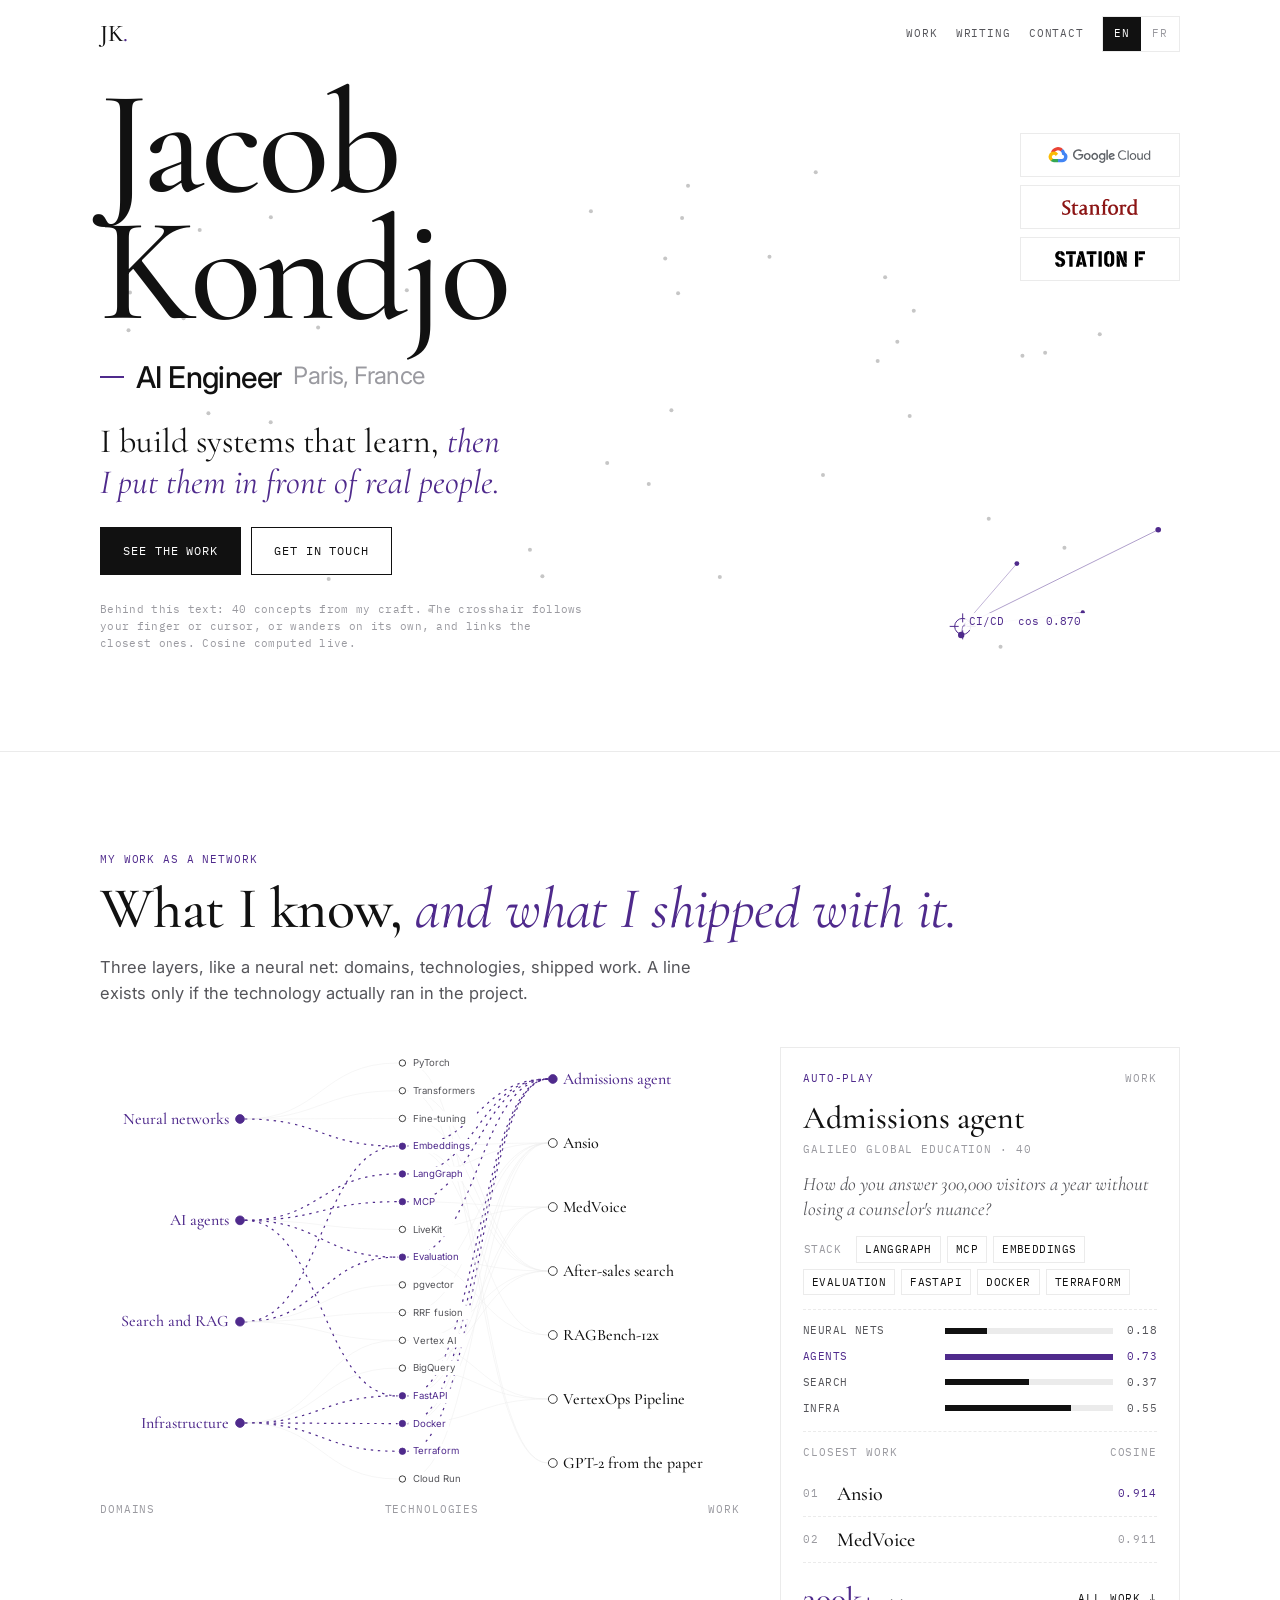
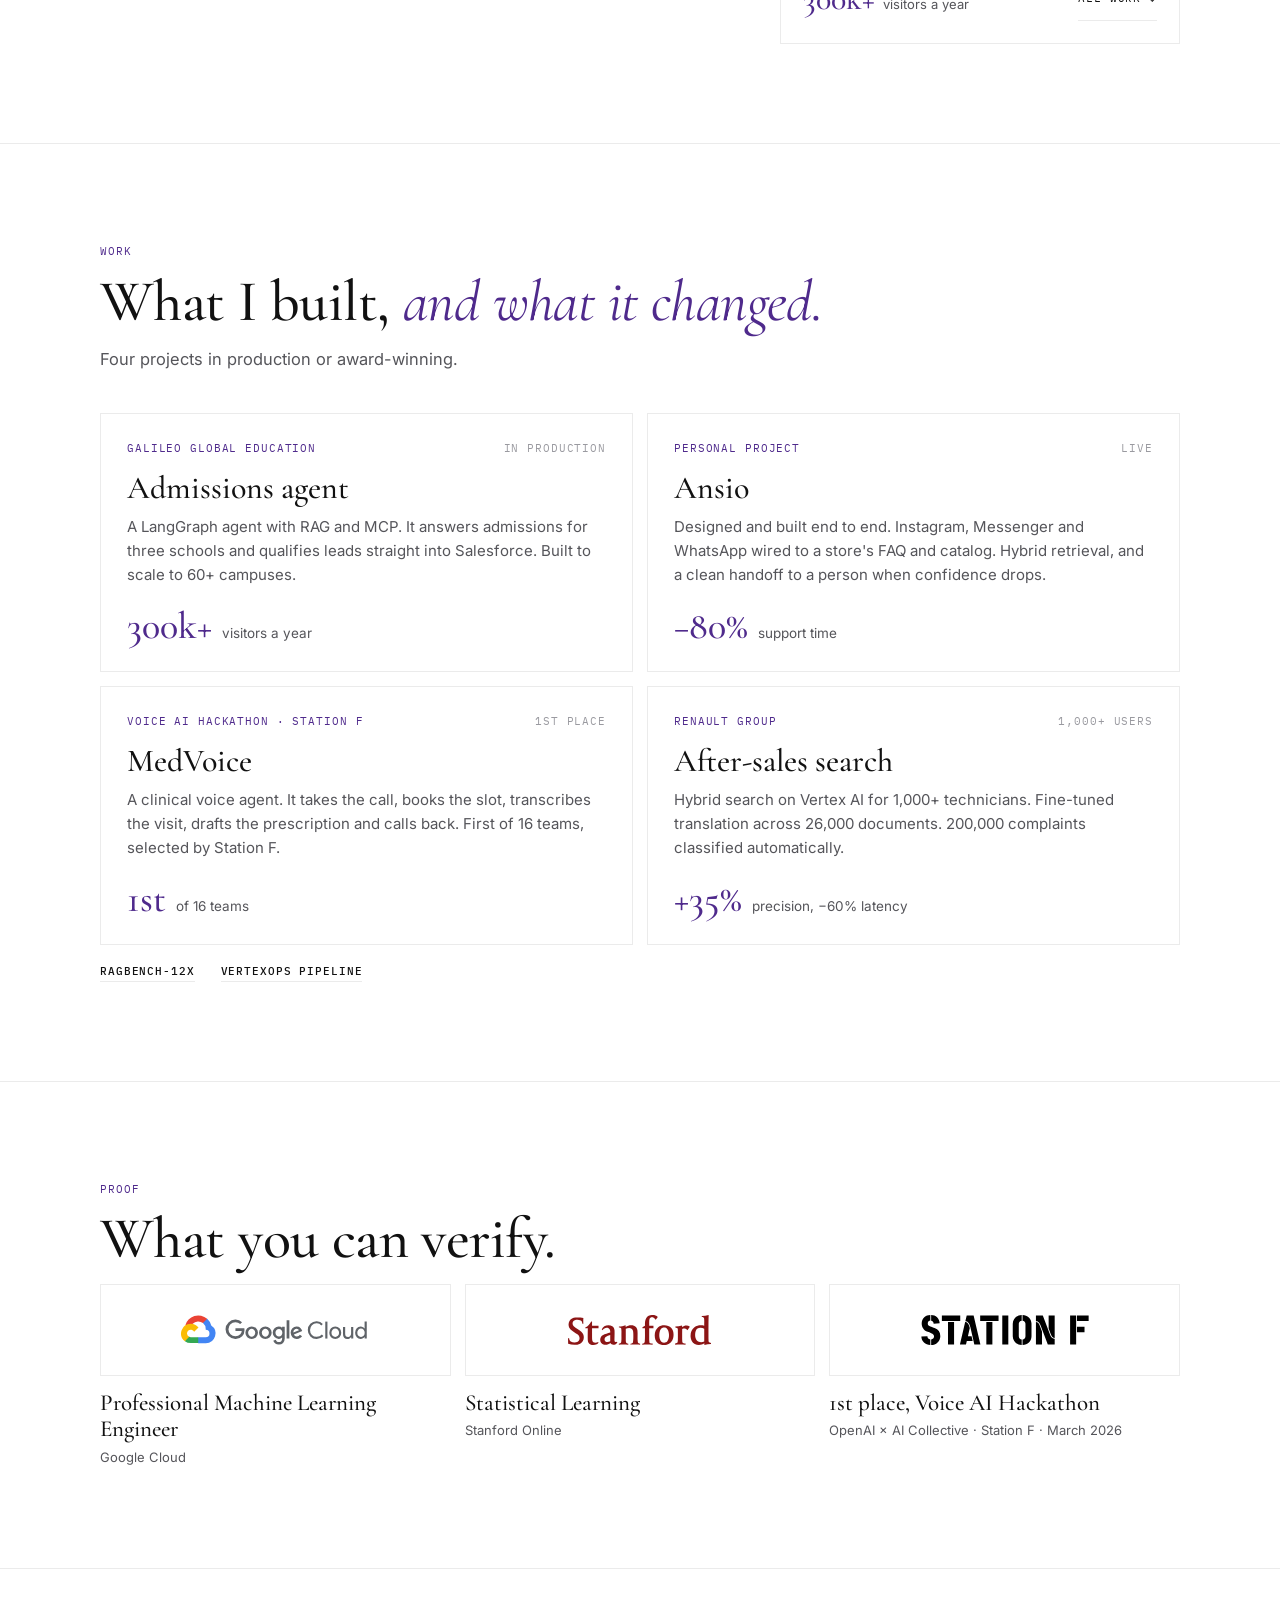
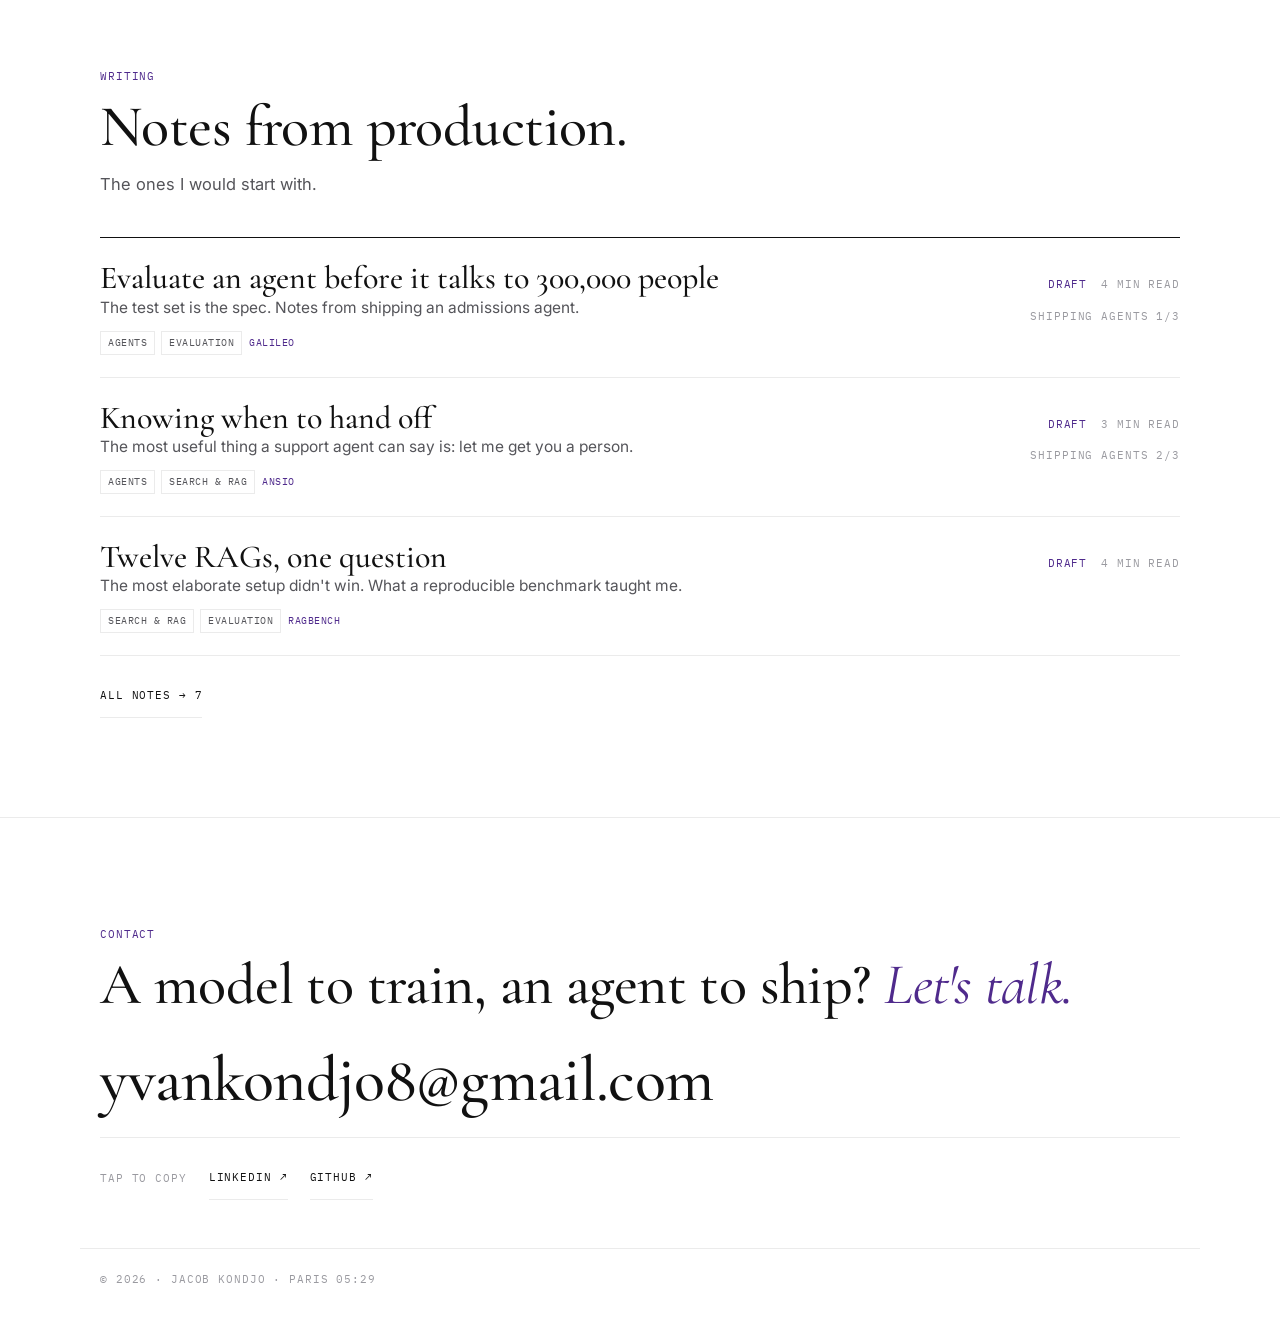
==== index.html @ 1462f759 "Site perso : portfolio, notes, FR/EN, violet Co-Authored-By: Claude Opus 5.5 <noreply@anthropic.com>" ====
<!doctype html>
<html lang="en" data-palette="indigo">
<head>
<meta charset="utf-8">
<meta name="viewport" content="width=device-width,initial-scale=1,viewport-fit=cover">
<meta name="description" content="Jacob Kondjo, AI Engineer in Paris. Agents, search and deep learning shipped to production on Google Cloud. Google Cloud Professional ML Engineer.">
<meta name="theme-color" content="#4f2a8c">
<link rel="canonical" href="https://yvankondjo.github.io/">
<link rel="icon" href="data:image/svg+xml,%3Csvg xmlns='http://www.w3.org/2000/svg' viewBox='0 0 64 64'%3E%3Crect width='64' height='64' rx='14' fill='%234f2a8c'/%3E%3Ctext x='32' y='42' font-family='Georgia,serif' font-size='28' fill='white' text-anchor='middle'%3EJK%3C/text%3E%3C/svg%3E">
<meta property="og:type" content="website">
<meta property="og:title" content="Jacob Kondjo · AI Engineer">
<meta property="og:description" content="Jacob Kondjo, AI Engineer in Paris. Agents, search and deep learning shipped to production on Google Cloud. Google Cloud Professional ML Engineer.">
<meta property="og:url" content="https://yvankondjo.github.io/">
<meta name="twitter:card" content="summary">
<title>Jacob Kondjo · AI Engineer</title>
<link rel="preconnect" href="https://fonts.googleapis.com">
<link rel="preconnect" href="https://fonts.gstatic.com" crossorigin>
<link rel="stylesheet" href="https://fonts.googleapis.com/css2?family=Cormorant+Garamond:ital,wght@0,400;0,500;1,400;1,500&family=Inter:wght@400;500&family=IBM+Plex+Mono:wght@400;500&display=swap">
<style>

/* Mobile first : les styles de base visent un téléphone tenu d'une main (pouce en bas, cibles de 44 px, une colonne, glisser à l'horizontale pour les travaux).
   Les écrans plus grands ajoutent des colonnes à partir de 760 px. Ouverture : espace latent vivant. Puis le réseau et son panneau de cosinus. */
:root{
  --paper:#ffffff; --ink:#111111; --ink-2:#55555a; --ink-3:#9a9aa0; --rule:#ebebeb; --tint:#f4f1f8; --accent:#4f2a8c; --on-accent:#ffffff; --plate:#ffffff;
  --display:"Cormorant Garamond",Garamond,"Times New Roman",serif;
  --text:"Inter",system-ui,-apple-system,"Segoe UI",sans-serif;
  --mono:"IBM Plex Mono",ui-monospace,"SF Mono",Menlo,monospace;
  --ease:cubic-bezier(.2,.7,.1,1);
  --gut:max(20px,env(safe-area-inset-left,0px));
  --gut-r:max(20px,env(safe-area-inset-right,0px));
  --dock:calc(60px + env(safe-area-inset-bottom,0px));
}
@media (prefers-color-scheme:dark){:root:not([data-theme="light"]){
  --paper:#0c0c0c; --ink:#f2f2f0; --ink-2:#a5a5a0; --ink-3:#6a6a66; --rule:#242424; --tint:#1a1528; --accent:#b9a0f2; --on-accent:#0c0c0c; --plate:#f4f4f2; color-scheme:dark}}
:root[data-theme="dark"]{--paper:#0c0c0c; --ink:#f2f2f0; --ink-2:#a5a5a0; --ink-3:#6a6a66; --rule:#242424; --tint:#1a1528; --accent:#b9a0f2; --on-accent:#0c0c0c; --plate:#f4f4f2; color-scheme:dark}

/* ---------- Base : téléphone ---------- */
*{box-sizing:border-box}
html{scroll-behavior:smooth;scroll-padding-top:12px;-webkit-text-size-adjust:100%}
body{margin:0;background:var(--paper);color:var(--ink);font-family:var(--text);font-size:16px;line-height:1.6;-webkit-font-smoothing:antialiased;-webkit-tap-highlight-color:transparent;padding-bottom:var(--dock)}
a{color:inherit;text-decoration:none}
::selection{background:var(--accent);color:var(--on-accent)}
:focus-visible{outline:2px solid var(--accent);outline-offset:3px}
.in{max-width:1120px;margin:0 auto;padding-left:var(--gut);padding-right:var(--gut-r)}
.mono{font-family:var(--mono);font-size:11px;letter-spacing:.08em;text-transform:uppercase}
.lab{color:var(--accent)}
.mut{color:var(--ink-3)}
.ul{border-bottom:1px solid var(--rule);transition:border-color .4s,color .4s}
.ul:hover{border-color:var(--accent);color:var(--accent)}

/* Ouverture */
.hero{position:relative;overflow:hidden;border-bottom:1px solid var(--rule)}
.hero .in{position:relative;pointer-events:none;padding-block:calc(18px + env(safe-area-inset-top,0px)) 40px;display:flex;flex-direction:column;gap:18px}
.hero a,.hero .creds{pointer-events:auto}
h1{font-family:var(--display);font-weight:500;font-size:clamp(54px,16vw,148px);letter-spacing:-.02em;line-height:.86;margin:0}
h1 span{display:block}
.title{display:flex;align-items:center;flex-wrap:wrap;gap:6px 12px;margin:0;font-weight:500;font-size:21px;letter-spacing:-.02em;line-height:1.2}
.title::before{content:"";width:24px;height:2px;background:var(--accent);display:block}
.title span{color:var(--ink-3);font-weight:400;font-size:.8em}
.say{font-family:var(--display);font-weight:400;font-size:25px;line-height:1.22;margin:2px 0 0;max-width:20em;text-wrap:balance}
.say i{color:var(--accent)}
.id-row{display:grid;grid-template-columns:minmax(0,1fr) auto;gap:14px;align-items:center}
.creds{display:flex;flex-direction:column;gap:6px;align-items:stretch}
.cred{flex:none;display:flex;align-items:center;justify-content:center;height:34px;width:100px;padding:0 10px;background:var(--plate);border:1px solid var(--rule);transition:border-color .4s}
.cred:active,.cred:hover{border-color:var(--accent)}
.cred img{display:block;height:11px;width:auto}
.ctas{display:grid;grid-template-columns:1fr 1fr;gap:8px}
.btn{display:inline-flex;align-items:center;justify-content:center;min-height:50px;padding:0 14px;font-family:var(--mono);font-size:11.5px;letter-spacing:.08em;text-transform:uppercase;border:1px solid var(--ink);background:var(--paper);transition:background-color .3s,color .3s,border-color .3s,transform .15s}
.btn:active{transform:scale(.98)}
.btn:hover{border-color:var(--accent);color:var(--accent)}
.btn.solid{background:var(--ink);color:var(--paper)}
.btn.solid:hover{background:var(--accent);border-color:var(--accent);color:var(--on-accent)}
.legend{font-family:var(--mono);font-size:10.5px;letter-spacing:.03em;color:var(--ink-3);margin:2px 0 0;max-width:46em}
.hero .in{z-index:1;width:100%}
.space-wrap{position:absolute;inset:0}
.space{position:absolute;inset:0;touch-action:pan-y;overflow:hidden}
#field{position:absolute;inset:0;width:100%;height:100%;display:block}
.space-ui,.space-nn,.space-note{display:none!important}
.space-ui{position:absolute;top:10px;left:12px;right:12px;display:flex;justify-content:space-between;pointer-events:none}
.space-nn{list-style:none;margin:0;padding:0;border-bottom:1px solid var(--rule)}
.space-nn li{display:grid;grid-template-columns:22px minmax(0,1fr) auto;gap:10px;align-items:baseline;padding:9px 0;border-bottom:1px dashed var(--rule);font-variant-numeric:tabular-nums}
.space-nn li:last-child{border-bottom:0}
.space-nn b{font-family:var(--display);font-weight:500;font-size:20px}
.space-nn li:first-child b{color:var(--accent)}
.space-note{font-size:13px;color:var(--ink-3);margin:10px 0 0;line-height:1.5}
.p-tech{display:flex;flex-wrap:wrap;gap:6px}
.p-tech span{font-family:var(--mono);font-size:10.5px;letter-spacing:.04em;text-transform:uppercase;color:var(--ink);border:1px solid var(--rule);padding:4px 8px}
.p-tech span.k{border-color:transparent;color:var(--ink-3);padding-left:0}

/* Sections */
section.s{padding-block:56px;border-bottom:1px solid var(--rule)}
.kick{margin:0 0 10px}
h2{font-family:var(--display);font-weight:500;font-size:34px;line-height:1.06;letter-spacing:-.01em;margin:0 0 10px;text-wrap:balance}
h2 i{color:var(--accent);font-weight:400}
.lead{color:var(--ink-2);margin:0 0 26px;max-width:36em;font-size:15.5px}

/* Réseau + panneau : le panneau d'abord sur téléphone, le réseau en dessous comme carte */
.inst{display:flex;flex-direction:column;gap:18px}
.mnet{order:1;position:relative}
.mlines{position:absolute;inset:0;width:100%;height:100%;pointer-events:none;overflow:visible;z-index:0}
.mlines path{fill:none;stroke:var(--accent);stroke-width:1.3;stroke-dasharray:3 5;animation:run 1.4s linear infinite;opacity:.8}
.mlab{margin:0 0 8px;position:relative;z-index:1}
.mrow{display:flex;flex-wrap:wrap;gap:6px;margin:0 0 34px;position:relative;z-index:1}
.mrow:last-of-type{margin-bottom:12px}
.mchip{all:unset;box-sizing:border-box;cursor:pointer;min-height:38px;padding:0 11px;display:inline-flex;align-items:center;border:1px solid var(--rule);background:var(--paper);font-family:var(--display);font-weight:500;font-size:18px;line-height:1;transition:border-color .3s,color .3s,background-color .3s,opacity .3s}
.mchip.t{font-family:var(--mono);font-weight:400;font-size:10.5px;letter-spacing:.05em;text-transform:uppercase;min-height:34px;padding:0 9px}
.mchip.on{border-color:var(--accent);color:var(--accent);background:var(--tint)}
.mchip.me{background:var(--accent);border-color:var(--accent);color:var(--on-accent)}
.mnet.sel .mchip:not(.on):not(.me){color:var(--ink-3)}
.mchip:focus-visible{outline:2px solid var(--accent);outline-offset:2px}
.mhint{margin:0}
.panel{order:2;border:1px solid var(--rule);padding:18px;display:flex;flex-direction:column;gap:14px}
.panel .p-tech{display:none}
.graph-box{display:none}
.p-h{display:flex;justify-content:space-between;gap:10px}
.p-t{font-family:var(--display);font-weight:500;font-size:30px;line-height:1.05;margin:0}
.p-w{margin:6px 0 0}
.p-q{font-family:var(--display);font-style:italic;font-size:19px;line-height:1.3;color:var(--ink-2);margin:0}
.dims{display:grid;gap:9px;padding-top:12px;border-top:1px dashed var(--rule)}
.dim{display:grid;grid-template-columns:96px minmax(0,1fr) 34px;gap:10px;align-items:center;font-family:var(--mono);font-size:10.5px;letter-spacing:.04em;text-transform:uppercase;color:var(--ink-2)}
.dim .tr{height:6px;background:var(--rule);position:relative;overflow:hidden}
.dim .tr i{position:absolute;left:0;top:0;bottom:0;width:0;background:var(--ink);transition:width .5s var(--ease)}
.dim.top{color:var(--accent)}
.dim.top .tr i{background:var(--accent)}
.dim .v{text-align:right;font-variant-numeric:tabular-nums}
.nn-h{display:flex;justify-content:space-between;padding-top:12px;border-top:1px dashed var(--rule)}
.nn{list-style:none;margin:-4px 0 0;padding:0}
.nn li{display:grid;grid-template-columns:24px minmax(0,1fr) auto;gap:10px;align-items:center;min-height:46px;border-bottom:1px dashed var(--rule);cursor:pointer;font-variant-numeric:tabular-nums}
.nn li b{font-family:var(--display);font-weight:500;font-size:20px;transition:color .3s}
.nn li:hover b,.nn li:active b{color:var(--accent)}
.p-foot{display:flex;justify-content:space-between;align-items:center;gap:12px;min-height:44px}
.p-m b{font-family:var(--display);font-weight:500;font-size:32px;line-height:1;color:var(--accent);margin-right:8px}
.p-m span{font-size:13px;color:var(--ink-2)}
.p-l{display:inline-flex;align-items:center;min-height:44px;white-space:nowrap;flex:none}
.chips{display:flex;gap:6px;overflow-x:auto;scrollbar-width:none;margin:0 calc(-1 * var(--gut-r)) 0 calc(-1 * var(--gut));padding:2px var(--gut-r) 6px var(--gut);scroll-snap-type:x mandatory}
.chips::-webkit-scrollbar{display:none}
.chip{all:unset;box-sizing:border-box;flex:none;scroll-snap-align:start;min-height:40px;padding:0 14px;display:inline-flex;align-items:center;border:1px solid var(--rule);font-family:var(--display);font-weight:500;font-size:18px;cursor:pointer;transition:border-color .3s,color .3s,background-color .3s}
.chip[aria-pressed="true"]{border-color:var(--accent);color:var(--accent);background:var(--tint)}
.chip:focus-visible{outline:2px solid var(--accent);outline-offset:2px}
#graph{display:block;width:100%;height:auto}
#graph text{font-family:var(--text);fill:var(--ink-2);transition:fill .35s}
#graph .big text{font-family:var(--display);font-weight:500;font-size:20px;fill:var(--ink)}
#graph .small text{font-size:12px}
#graph path{fill:none;stroke:var(--rule);stroke-width:1;transition:stroke .35s,opacity .35s}
#graph circle.dot{fill:var(--paper);stroke:var(--ink);stroke-width:1;transition:fill .35s,stroke .35s}
#graph circle.hit{fill:transparent;stroke:none}
#graph g.node{cursor:pointer}
#graph g.node:focus{outline:none}
#graph.on path{opacity:.55}
#graph path.lit{stroke:var(--accent);stroke-width:1.5;opacity:1;stroke-dasharray:3 6;animation:run 1.4s linear infinite}
@keyframes run{to{stroke-dashoffset:-36}}
#graph g.lit circle.dot{fill:var(--accent);stroke:var(--accent)}
#graph g.lit text{fill:var(--accent)}
.graph-cap{display:flex;justify-content:space-between;gap:12px;margin-top:6px}

/* Travaux : on glisse au pouce */
.works{display:flex;gap:12px;overflow-x:auto;scroll-snap-type:x mandatory;scrollbar-width:none;margin:0 calc(-1 * var(--gut-r)) 0 calc(-1 * var(--gut));padding:0 var(--gut-r) 8px var(--gut);scroll-padding-left:var(--gut)}
.works::-webkit-scrollbar{display:none}
.work{flex:0 0 84%;scroll-snap-align:start;display:flex;flex-direction:column;gap:10px;padding:22px;border:1px solid var(--rule);transition:border-color .4s}
.work:hover,.work:active{border-color:var(--accent)}
.work .top{display:flex;justify-content:space-between;gap:10px}
.work h3{font-family:var(--display);font-weight:500;font-size:29px;line-height:1.05;margin:4px 0 0}
.work p{margin:0;color:var(--ink-2);font-size:15px}
.work .k{display:flex;align-items:baseline;gap:10px;margin-top:auto;padding-top:10px}
.work .k b{font-family:var(--display);font-weight:500;font-size:38px;line-height:1;color:var(--accent)}
.work .k span{font-size:13.5px;color:var(--ink-2)}
.swipe{display:flex;justify-content:space-between;align-items:center;margin-top:10px}
.dots{display:flex;gap:6px}
.dots i{width:6px;height:6px;border-radius:50%;background:var(--rule);transition:background-color .3s,width .3s}
.dots i.on{background:var(--accent);width:16px;border-radius:3px}
.also{display:flex;flex-direction:column;margin-top:18px;border-top:1px solid var(--rule)}
.also a{display:flex;justify-content:space-between;align-items:center;min-height:48px;border-bottom:1px solid var(--rule);font-family:var(--display);font-weight:500;font-size:20px}
.also a span{font-family:var(--mono);font-size:11px;color:var(--ink-3)}

/* Preuves : une ligne par preuve */
.proofs{display:flex;flex-direction:column;border-top:1px solid var(--rule)}
.proof{display:grid;grid-template-columns:112px minmax(0,1fr);gap:14px;align-items:center;padding:14px 0;border-bottom:1px solid var(--rule)}
.proof .plate{height:52px;display:flex;align-items:center;justify-content:center;background:var(--plate);border:1px solid var(--rule);padding:0 10px}
.proof .plate img{max-height:18px;max-width:100%;display:block}
.proof b{display:block;font-family:var(--display);font-weight:500;font-size:20px;line-height:1.15}
.proof span{font-size:13px;color:var(--ink-2)}

/* Écrits, contact */
.post{display:flex;flex-direction:column;gap:2px;padding:14px 0;border-top:1px solid var(--rule)}
.post:last-child{border-bottom:1px solid var(--rule)}
.post b{font-family:var(--display);font-weight:500;font-size:22px;line-height:1.2;transition:color .3s}
.post:hover b{color:var(--accent)}
.end{padding-block:64px 40px}
.mail{display:block;font-family:var(--display);font-weight:500;font-size:clamp(28px,8.4vw,64px);letter-spacing:-.01em;cursor:copy;user-select:all;overflow-wrap:anywhere;padding-bottom:6px;border-bottom:1px solid var(--rule);transition:color .3s,border-color .3s}
.mail:hover{color:var(--accent);border-color:var(--accent)}
.end .row{display:flex;gap:10px 22px;flex-wrap:wrap;margin-top:18px}
.end .row a,.end .row span{min-height:44px;display:inline-flex;align-items:center}
footer .in{display:flex;flex-direction:column;gap:14px;padding-block:22px 28px;border-top:1px solid var(--rule)}

/* Barre du bas, à portée de pouce */
.dock{position:fixed;left:0;right:0;bottom:0;z-index:15;display:grid;grid-template-columns:repeat(4,1fr);background:color-mix(in srgb,var(--paper) 92%,transparent);backdrop-filter:blur(10px);-webkit-backdrop-filter:blur(10px);border-top:1px solid var(--rule);padding:0 var(--gut-r) env(safe-area-inset-bottom,0px) var(--gut)}
.dock a{display:flex;flex-direction:column;align-items:center;justify-content:center;gap:5px;height:60px;font-family:var(--mono);font-size:10px;letter-spacing:.08em;text-transform:uppercase;color:var(--ink-3);transition:color .3s}
.dock a::before{content:"";width:5px;height:5px;border-radius:50%;background:currentColor;opacity:.4;transition:opacity .3s,transform .3s}
.dock a[aria-current="true"]{color:var(--accent)}
.dock a[aria-current="true"]::before{opacity:1;transform:scale(1.4)}

/* ---------- Tablette et ordinateur ---------- */
@media (min-width:760px){
  body{font-size:16.5px;padding-bottom:0}
  .dock{display:none}
  .hero .in{padding-block:clamp(72px,13vh,128px) clamp(56px,11vh,104px);gap:24px}
  .title{font-size:clamp(22px,2.6vw,30px)}
  .say{font-size:clamp(26px,2.8vw,34px)}
  .creds{gap:8px}
  .cred{height:44px;width:160px;padding:0 14px}
  .cred img{height:16px}
  .space-wrap{position:absolute;inset:0;margin:0;padding:0}
  .space{height:100%;border:0;touch-action:pan-y}
  .space-ui,.space-nn,.space-note{display:none}
  .hero .in{z-index:1}
  .ctas{display:flex;gap:10px}
  .btn{min-height:48px;padding:0 22px}
  section.s{padding-block:clamp(72px,11vh,112px)}
  h2{font-size:clamp(40px,4.8vw,58px);margin-bottom:14px}
  .lead{font-size:16.5px;margin-bottom:40px}
  .chips{display:none}
  .works{display:grid;grid-template-columns:repeat(2,minmax(0,1fr));gap:14px;overflow:visible;margin:0;padding:0}
  .work{padding:26px}
  .work h3{font-size:32px}
  .swipe{display:none}
  .also{flex-direction:row;flex-wrap:wrap;gap:10px 26px;border-top:0}
  .also a{min-height:0;border-bottom:1px solid var(--rule);font-family:var(--mono);font-size:11px;text-transform:uppercase;letter-spacing:.08em}
  .also a span{display:none}
  .proofs{display:grid;grid-template-columns:repeat(3,minmax(0,1fr));gap:14px;border-top:0}
  .proof{display:flex;flex-direction:column;align-items:stretch;padding:0;border-bottom:0}
  .proof .plate{height:92px;padding:0 20px}
  .proof .plate img{max-height:30px}
  .proof b{font-size:23px}
  .post{flex-direction:row;justify-content:space-between;align-items:baseline}
  .post b{font-size:25px}
  .end{padding-block:clamp(80px,12vh,120px) 48px}
  footer .in{flex-direction:row;justify-content:space-between;align-items:center}
}
@media (min-width:960px){
  .inst{display:grid;grid-template-columns:minmax(0,1.6fr) minmax(300px,1fr);gap:40px;align-items:start}
  .panel{order:2;position:sticky;top:24px;padding:22px}
  .panel .p-tech{display:flex}
  .graph-box{order:1;display:block}
  .mnet{display:none}
  .p-t{font-size:32px}
  .dim{grid-template-columns:132px minmax(0,1fr) 34px}
}
/* Violet (indigo), the only site colour */
:root[data-palette="indigo"]{--accent:#4f2a8c;--tint:#f2eef8;--on-accent:#ffffff}
@media (prefers-color-scheme:dark){
  :root:not([data-theme="light"])[data-palette="indigo"]{--accent:#b9a0f2;--tint:#1a1528;--on-accent:#0c0c0c}
}
:root[data-theme="dark"][data-palette="indigo"]{--accent:#b9a0f2;--tint:#1a1528;--on-accent:#0c0c0c}
@media (prefers-reduced-motion:reduce){*{animation:none!important;transition:none!important}html{scroll-behavior:auto}}

/* Barre du haut, langue, blog */
.bar{position:relative;z-index:3;display:flex;justify-content:space-between;align-items:center;gap:16px;height:56px;padding-top:env(safe-area-inset-top,0px)}
.mark{font-family:var(--display);font-weight:500;font-size:24px;letter-spacing:-.02em}
.mark::after{content:".";color:var(--accent)}
.bar nav{display:flex;align-items:center;gap:18px}
.bar nav a{display:inline-flex;align-items:center;min-height:44px;color:var(--ink-2);transition:color .3s}
.bar nav a:hover,.bar nav a[aria-current="page"]{color:var(--accent)}
.bar nav .hide-s{display:none}
.lang{display:inline-flex;border:1px solid var(--rule)}
.lang button{all:unset;cursor:pointer;min-width:38px;min-height:34px;display:inline-flex;align-items:center;justify-content:center;font-family:var(--mono);font-size:11px;letter-spacing:.08em;color:var(--ink-3);transition:color .3s,background-color .3s}
.lang button[aria-pressed="true"]{background:var(--ink);color:var(--paper)}
.lang button:focus-visible{outline:2px solid var(--accent);outline-offset:2px}
.hero .in{padding-top:12px}

.view[hidden]{display:none!important}
.blog-head{padding-block:40px 28px}
.blog-head h1{font-family:var(--display);font-weight:500;font-size:clamp(44px,9vw,92px);line-height:.95;letter-spacing:-.015em;margin:0 0 16px}
.blog-head h1 i{color:var(--accent);font-weight:400}
.notes{border-top:1px solid var(--ink);margin-bottom:64px}
.note{display:grid;grid-template-columns:minmax(0,1fr);gap:6px;padding:22px 0;border-bottom:1px solid var(--rule)}
.note .t{font-family:var(--display);font-weight:500;font-size:28px;line-height:1.1;transition:color .3s}
.note:hover .t{color:var(--accent)}
.note p{margin:0;color:var(--ink-2);font-size:15.5px}
.note .meta{display:flex;gap:14px;flex-wrap:wrap}
.art{max-width:720px;padding-block:28px 72px}
.art .back{display:inline-flex;align-items:center;min-height:44px;margin-bottom:18px}
.art h1{font-family:var(--display);font-weight:500;font-size:clamp(38px,7vw,64px);line-height:1;letter-spacing:-.015em;margin:8px 0 18px;text-wrap:balance}
.art .meta{display:flex;gap:14px;flex-wrap:wrap;padding-bottom:22px;margin-bottom:28px;border-bottom:1px solid var(--rule)}
.art p{font-size:17.5px;line-height:1.8;margin:0 0 1.2em}
.art p.lede{font-family:var(--display);font-size:25px;line-height:1.4;color:var(--ink)}
.art p.pull{font-family:var(--display);font-style:italic;font-size:26px;line-height:1.35;color:var(--accent);border-left:2px solid var(--accent);padding-left:18px;margin:1.6em 0}
.art .next{display:flex;flex-direction:column;gap:6px;margin-top:40px;padding-top:22px;border-top:1px solid var(--rule)}
.art .next a{font-family:var(--display);font-weight:500;font-size:26px;line-height:1.15}
.art .next a:hover{color:var(--accent)}
.draft{color:var(--accent)}
.note.soon .t{color:var(--ink-3)}
.note.soon:hover .t{color:var(--ink-3)}
.tags-row{display:flex;flex-wrap:wrap;gap:6px;margin-top:10px}
.tags-row em{font-style:normal;font-family:var(--mono);font-size:10px;letter-spacing:.05em;text-transform:uppercase;color:var(--ink-2);border:1px solid var(--rule);padding:3px 7px}
.tags-row em.pj{border-color:transparent;color:var(--accent);padding-left:0}
.filters{display:flex;flex-direction:column;gap:14px;margin-bottom:18px;position:sticky;top:0;z-index:4;background:var(--paper);padding:12px 0;border-bottom:1px solid var(--rule)}
.seg{display:inline-flex;align-self:flex-start;border:1px solid var(--ink)}
.seg button{all:unset;cursor:pointer;min-height:40px;padding:0 16px;display:inline-flex;align-items:center;font-size:11px;letter-spacing:.08em;text-transform:uppercase;transition:background-color .3s,color .3s}
.seg button[aria-pressed="true"]{background:var(--ink);color:var(--paper)}
.fchips{display:flex;gap:6px;overflow-x:auto;scrollbar-width:none;margin:0 calc(-1 * var(--gut-r)) 0 calc(-1 * var(--gut));padding:0 var(--gut-r) 2px var(--gut)}
.fchips::-webkit-scrollbar{display:none}
.fchip{all:unset;box-sizing:border-box;flex:none;cursor:pointer;min-height:40px;padding:0 14px;display:inline-flex;align-items:center;gap:8px;border:1px solid var(--rule);font-family:var(--display);font-weight:500;font-size:18px;transition:border-color .3s,color .3s,background-color .3s}
.fchip span{font-family:var(--mono);font-size:10.5px;color:var(--ink-3)}
.fchip[aria-pressed="true"]{border-color:var(--accent);color:var(--accent);background:var(--tint)}
.fchip:focus-visible,.seg button:focus-visible,.sortb:focus-visible{outline:2px solid var(--accent);outline-offset:2px}
.sortrow{display:flex;justify-content:space-between;align-items:center;gap:12px}
.sorts{display:flex;align-items:center;gap:4px}
.sortb{all:unset;cursor:pointer;min-height:36px;padding:0 10px;display:inline-flex;align-items:center;color:var(--ink-3);border-bottom:1px solid transparent;transition:color .3s,border-color .3s}
.sortb[aria-pressed="true"]{color:var(--accent);border-color:var(--accent)}
.series{border:1px solid var(--rule);padding:16px 18px;margin:0 0 28px}
.series ol{list-style:none;margin:10px 0 0;padding:0}
.series li{display:grid;grid-template-columns:64px minmax(0,1fr) auto;gap:10px;align-items:baseline;padding:8px 0;border-top:1px dashed var(--rule)}
.series li b,.series li a{font-family:var(--display);font-weight:500;font-size:19px;line-height:1.2}
.series li.here b{color:var(--accent)}
.series li a:hover{color:var(--accent)}
@media (min-width:760px){
  .bar nav .hide-s{display:inline-flex}
  .bar{height:68px}
  .note{grid-template-columns:minmax(0,1fr) 200px;gap:24px;align-items:baseline}
  .note .meta{justify-content:flex-end}
  .note .t{font-size:32px}
  .filters{flex-direction:row;flex-wrap:wrap;align-items:center;justify-content:space-between}
  .fchips{flex-wrap:wrap;overflow:visible;margin:0;padding:0;flex:1 1 100%;order:3}
  .sortrow{order:2}
}
</style>
</head>
<body>

<header class="in bar">
  <a class="mark" href="#top" aria-label="Jacob Kondjo">JK</a>
  <nav class="mono" aria-label="Navigation">
    <a class="hide-s" href="#work" data-t="nav_work"></a>
    <a href="#blog" id="nav-blog" data-t="nav_writing"></a>
    <a class="hide-s" href="#contact" data-t="nav_contact"></a>
    <span class="lang" role="group" aria-label="Language"><button type="button" data-lang="en">EN</button><button type="button" data-lang="fr">FR</button></span>
  </nav>
</header>

<main class="view" id="v-home">
  <section class="hero" id="top" aria-label="Jacob Kondjo">
    <div class="space-wrap"><div class="space" id="space"><canvas id="field" aria-hidden="true"></canvas></div></div>
    <div class="in">
      <div class="id-row">
        <h1><span>Jacob</span><span>Kondjo</span></h1>
        <div class="creds" aria-label="Certifications">
          <a class="cred" href="#proof"><img src="[data-uri]" alt="Google Cloud Professional ML Engineer" width="110" height="17"></a>
          <a class="cred" href="#proof"><img src="[data-uri]" alt="Stanford Statistical Learning" width="81" height="17"></a>
          <a class="cred" href="#proof"><img src="[data-uri]" alt="Station F" width="95" height="17"></a>
        </div>
      </div>
      <p class="title">AI Engineer <span>Paris, France</span></p>
      <p class="say" data-t="hero_say"></p>
      <div class="ctas"><a class="btn solid" href="#network" data-t="cta_work"></a><a class="btn" href="#contact" data-t="cta_contact"></a></div>
      <p class="legend" data-t="legend"></p>
    </div>
  </section>

  <section class="s" id="network">
    <div class="in">
      <p class="mono lab kick" data-t="net_kick"></p>
      <h2 data-t="net_h2"></h2>
      <p class="lead" data-t="net_lead"></p>
      <div class="inst">
        <div class="mnet" id="mnet">
          <svg class="mlines" id="mlines" aria-hidden="true"></svg>
          <p class="mono mut mlab" data-t="l1"></p><div class="mrow" id="mr-d"></div>
          <p class="mono mut mlab" data-t="l2"></p><div class="mrow" id="mr-s"></div>
          <p class="mono mut mlab" data-t="l3"></p><div class="mrow" id="mr-p"></div>
          <p class="mono mut mhint" data-t="hint"></p>
        </div>
        <aside class="panel" aria-live="polite">
          <div class="p-h mono"><span class="lab" id="mode"></span><span class="mut" id="kind"></span></div>
          <div><p class="p-t" id="p-t"></p><p class="p-w mono mut" id="p-w"></p></div>
          <p class="p-q" id="p-q"></p>
          <div class="p-tech" id="p-tech"></div>
          <div class="dims" id="dims"></div>
          <div class="nn-h mono"><span class="mut" data-t="nn_h"></span><span class="mut" data-t="cos"></span></div>
          <ol class="nn" id="nn"></ol>
          <div class="p-foot"><span class="p-m" id="p-m"></span><a class="mono ul p-l" id="p-l" href="#work"></a></div>
        </aside>
        <div class="graph-box">
          <svg id="graph" role="img" aria-label="Domains, technologies, work"></svg>
          <div class="graph-cap mono mut"><span data-t="cap_d"></span><span data-t="cap_s"></span><span data-t="cap_p"></span></div>
        </div>
      </div>
    </div>
  </section>

  <section class="s" id="work">
    <div class="in">
      <p class="mono lab kick" data-t="work_kick"></p>
      <h2 data-t="work_h2"></h2>
      <p class="lead" data-t="work_lead"></p>
      <div class="works" id="works"></div>
      <div class="swipe"><span class="mono mut" data-t="swipe"></span><span class="dots" id="dots"></span></div>
      <div class="also">
        <a href="https://github.com/yvankondjo/Ragbench">RAGBench-12x<span data-t="oss"></span></a>
        <a href="https://github.com/yvankondjo/VertexOps-Pipeline">VertexOps Pipeline<span data-t="oss"></span></a>
        <a href="https://github.com/yvankondjo/GPT2"><span data-t="gpt2_name"></span><span data-t="oss"></span></a>
      </div>
    </div>
  </section>

  <section class="s" id="proof">
    <div class="in">
      <p class="mono lab kick" data-t="proof_kick"></p>
      <h2 data-t="proof_h2"></h2>
      <div class="proofs">
        <div class="proof"><div class="plate"><img src="[data-uri]" alt="Google Cloud" width="190" height="30"></div><div><b>Professional Machine Learning Engineer</b><span>Google Cloud</span></div></div>
        <div class="proof"><div class="plate"><img src="[data-uri]" alt="Stanford" width="143" height="30"></div><div><b>Statistical Learning</b><span>Stanford Online</span></div></div>
        <div class="proof"><div class="plate"><img src="[data-uri]" alt="Station F" width="168" height="30"></div><div><b data-t="proof3_t"></b><span data-t="proof3_s"></span></div></div>
      </div>
    </div>
  </section>

  <section class="s" id="writing">
    <div class="in">
      <p class="mono lab kick" data-t="writ_kick"></p>
      <h2 data-t="writ_h2"></h2>
      <p class="lead" data-t="writ_h2b"></p>
      <div id="home-notes"></div>
      <p style="margin:18px 0 0"><a class="mono ul p-l" href="#blog"><span data-t="writ_all"></span>&nbsp;<span id="all-count"></span></a></p>
    </div>
  </section>

  <section class="end" id="contact">
    <div class="in">
      <p class="mono lab kick" data-t="contact_kick"></p>
      <h2 data-t="contact_h2"></h2>
      <span class="mail" id="mail">yvankondjo8@gmail.com</span>
      <div class="row mono"><span class="mut" id="mail-note" data-t="tap_copy"></span><a class="ul" href="https://linkedin.com/in/jacob-kondjo">LinkedIn ↗</a><a class="ul" href="https://github.com/yvankondjo">GitHub ↗</a></div>
    </div>
  </section>
</main>

<main class="view" id="v-blog" hidden>
  <div class="in blog-head">
    <p class="mono lab kick" data-t="writ_kick"></p>
    <h1 data-t="blog_h1"></h1>
    <p class="lead" data-t="blog_lead"></p>
  </div>
  <div class="in">
    <div class="filters">
      <div class="seg mono" role="group" aria-label="Group"><button type="button" data-by="theme"></button><button type="button" data-by="project"></button></div>
      <div class="fchips" id="fchips" role="group" aria-label="Filter"></div>
      <div class="sortrow mono"><span class="mut" id="ncount"></span><span class="sorts"><span class="mut" id="sort-l"></span><button type="button" class="sortb" data-sort="feat"></button><button type="button" class="sortb" data-sort="short"></button></span></div>
    </div>
    <div class="notes" id="blog-notes"></div>
  </div>
</main>

<main class="view" id="v-post" hidden>
  <article class="in art" id="post"></article>
</main>

<footer><div class="in mono mut"><span>© 2026 · Jacob Kondjo · Paris <span id="clock">--:--</span></span></div></footer>

<nav class="dock" aria-label="Sections">
  <a href="#network" data-s="network" data-t="dock_network"></a>
  <a href="#work" data-s="work" data-t="dock_work"></a>
  <a href="#blog" data-s="blog" data-t="dock_writing"></a>
  <a href="#contact" data-s="contact" data-t="dock_contact"></a>
</nav>

<script>
(() => {
  const $ = id => document.getElementById(id);
  const reduce = matchMedia("(prefers-reduced-motion: reduce)").matches;
  const css = n => getComputedStyle(document.documentElement).getPropertyValue(n).trim();
  let C = {};
  const colors = () => { C = {ink:css("--ink"), accent:css("--accent"), paper:css("--paper")}; };
  colors();
  matchMedia("(prefers-color-scheme: dark)").addEventListener("change", colors);
  new MutationObserver(colors).observe(document.documentElement, {attributes:true, attributeFilter:["data-theme","data-palette"]});

  /* ---------------- Textes ---------------- */
  const T = {
    en: {
      nav_work:"Work", nav_writing:"Writing", nav_contact:"Contact", colour:"Colour",
      dock_network:"Network", dock_work:"Work", dock_writing:"Writing", dock_contact:"Contact",
      hero_say:"I build systems that learn, <i>then I put them in front of real people.</i>",
      cta_work:"See the work", cta_contact:"Get in touch",
      legend:"Behind this text: 40 concepts from my craft. The crosshair follows your finger or cursor, or wanders on its own, and links the closest ones. Cosine computed live.",
      net_kick:"My work as a network", net_h2:"What I know, <i>and what I shipped with it.</i>",
      net_lead:"Three layers, like a neural net: domains, technologies, shipped work. A line exists only if the technology actually ran in the project.",
      l1:"Layer 1 · Domains", l2:"Layer 2 · Technologies", l3:"Output · Work", hint:"Tap a box. The path lights up.",
      cap_d:"Domains", cap_s:"Technologies", cap_p:"Work",
      p_auto:"Auto-play", p_pick:"Your pick", k_work:"Work", k_domain:"Domain", k_skill:"Technology", stack:"Stack",
      nn_h:"Closest work", cos:"cosine", code:"Code ↗", see:"See the project ↗", all_work:"All work ↓",
      used_in:n => `Used in ${n} ${n > 1 ? "projects" : "project"}`, used_list:"Used in: ",
      work_kick:"Work", work_h2:"What I built, <i>and what it changed.</i>", work_lead:"Four projects in production or award-winning.",
      swipe:"Slides on its own · swipe →", oss:"Open source ↗", gpt2_name:"GPT-2 from the paper",
      proof_kick:"Proof", proof_h2:"What you can verify.",
      proof3_t:"1st place, Voice AI Hackathon", proof3_s:"OpenAI × AI Collective · Station F · March 2026",
      writ_kick:"Writing", writ_h2:"Notes from production.", writ_all:"All notes →", writ_h2b:"The ones I would start with.",
      blog_h1:"Notes from <i>production.</i>",
      blog_lead:"Short field notes on training models and shipping agents. What worked, what broke, what I would do again.",
      contact_kick:"Contact", contact_h2:"A model to train, an agent to ship? <i>Let's talk.</i>",
      tap_copy:"Tap to copy", copied:"Copied",
      back:"← All notes", draft:"Draft", min:"min read", next:"Next note", soon:"Coming soon", by_theme:"By theme", by_project:"By project", all:"All", sort:"Sort", s_feat:"Featured", s_short:"Shortest", n_notes:n => `${n} ${n > 1 ? "notes" : "note"}`, series:"Series", part:"Part", featured:"Featured", empty:"Nothing here yet."
    },
    fr: {
      nav_work:"Travaux", nav_writing:"Écrits", nav_contact:"Contact", colour:"Couleur",
      dock_network:"Réseau", dock_work:"Travaux", dock_writing:"Écrits", dock_contact:"Écrire",
      hero_say:"Je construis des systèmes qui apprennent, <i>puis je les mets devant de vraies personnes.</i>",
      cta_work:"Voir le travail", cta_contact:"Me contacter",
      legend:"Derrière ce texte, 40 concepts de mon métier. La croix suit votre doigt ou votre curseur, ou se promène seule, et relie les plus proches. Cosinus calculé en direct.",
      net_kick:"Mon travail comme un réseau", net_h2:"Ce que je sais, <i>et ce que j'en ai fait.</i>",
      net_lead:"Trois couches, comme un réseau de neurones : domaines, technologies, travaux livrés. Un trait n'existe que si la technologie a vraiment servi dans le projet.",
      l1:"Couche 1 · Domaines", l2:"Couche 2 · Technologies", l3:"Sortie · Travaux", hint:"Touchez une case. Le chemin s'allume.",
      cap_d:"Domaines", cap_s:"Technologies", cap_p:"Travaux",
      p_auto:"Lecture automatique", p_pick:"Votre sélection", k_work:"Travail", k_domain:"Domaine", k_skill:"Technologie", stack:"Stack",
      nn_h:"Travaux les plus proches", cos:"cosinus", code:"Code ↗", see:"Voir le projet ↗", all_work:"Tous les travaux ↓",
      used_in:n => `Utilisée dans ${n} ${n > 1 ? "travaux" : "travail"}`, used_list:"Utilisée dans : ",
      work_kick:"Travaux", work_h2:"Ce que j'ai construit, <i>et ce que ça a changé.</i>", work_lead:"Quatre projets en production ou primés.",
      swipe:"Défile seul · glissez →", oss:"Open source ↗", gpt2_name:"GPT-2 depuis le papier",
      proof_kick:"Preuves", proof_h2:"Ce qui se vérifie.",
      proof3_t:"1<sup>re</sup> place, Voice AI Hackathon", proof3_s:"OpenAI × AI Collective · Station F · mars 2026",
      writ_kick:"Écrits", writ_h2:"Notes de production.", writ_all:"Tous les écrits →", writ_h2b:"Celles par lesquelles je commencerais.",
      blog_h1:"Notes de <i>production.</i>",
      blog_lead:"Des notes de terrain, courtes, sur l'entraînement de modèles et la mise en production d'agents. Ce qui a marché, ce qui a cassé, ce que je referais.",
      contact_kick:"Écrire", contact_h2:"Un modèle à entraîner, un agent à livrer ? <i>Parlons-en.</i>",
      tap_copy:"Touchez pour copier", copied:"Adresse copiée",
      back:"← Tous les écrits", draft:"Brouillon", min:"min de lecture", next:"Note suivante", soon:"Bientôt", by_theme:"Par thème", by_project:"Par projet", all:"Tout", sort:"Trier", s_feat:"À la une", s_short:"Plus courtes", n_notes:n => `${n} ${n > 1 ? "notes" : "note"}`, series:"Série", part:"Partie", featured:"À la une", empty:"Rien ici pour l'instant."
    }
  };

  /* ---------------- Données ---------------- */
  const D = [
    {id:"nn", t:{en:"Neural networks", fr:"Réseaux de neurones"}, s:{en:"Neural nets", fr:"Neurones"},
     d:{en:"Transformers, fine-tuning, embeddings. I understand a model well enough to rewrite it.", fr:"Transformers, fine-tuning, embeddings. Je comprends un modèle assez pour le réécrire."}},
    {id:"ag", t:{en:"AI agents", fr:"Agents IA"}, s:{en:"Agents", fr:"Agents"},
     d:{en:"Text or voice agents that answer, act in your tools, and hand off when they are not sure.", fr:"Des agents texte ou voix qui répondent, agissent dans vos outils et passent la main quand ils doutent."}},
    {id:"re", t:{en:"Search and RAG", fr:"Recherche et RAG"}, s:{en:"Search", fr:"Recherche"},
     d:{en:"Vectors and full text fused, measured with MRR and Recall. An answer is only as good as the source it finds.", fr:"Vecteurs et plein texte fusionnés, mesurés en MRR et Recall. Une réponse ne vaut que la source qu'elle retrouve."}},
    {id:"in", t:{en:"Infrastructure", fr:"Infrastructure"}, s:{en:"Infra", fr:"Infra"},
     d:{en:"Terraform, Cloud Run, Docker. If it can't be redeployed from a commit, it doesn't exist.", fr:"Terraform, Cloud Run, Docker. Ce qu'on ne peut pas redéployer d'un commit n'existe pas."}}
  ];
  const S = [
    {id:"pytorch", t:"PyTorch", up:["nn"]}, {id:"transf", t:"Transformers", up:["nn"]}, {id:"ft", t:"Fine-tuning", up:["nn"]},
    {id:"emb", t:"Embeddings", up:["nn","re"]}, {id:"lg", t:"LangGraph", up:["ag"]}, {id:"mcp", t:"MCP", up:["ag"]},
    {id:"livekit", t:"LiveKit", up:["ag"]}, {id:"eval", t:{en:"Evaluation", fr:"Évaluation"}, up:["ag","re"]}, {id:"pgv", t:"pgvector", up:["re"]},
    {id:"rrf", t:{en:"RRF fusion", fr:"Fusion RRF"}, up:["re"]}, {id:"vertex", t:"Vertex AI", up:["re","in"]}, {id:"bq", t:"BigQuery", up:["in"]},
    {id:"fastapi", t:"FastAPI", up:["ag","in"]}, {id:"docker", t:"Docker", up:["in"]}, {id:"tf", t:"Terraform", up:["in"]}, {id:"run", t:"Cloud Run", up:["in"]}
  ];
  const P = [
    {id:"galileo", s:"Galileo", t:{en:"Admissions agent", fr:"Agent d'admissions"}, org:"Galileo Global Education", y:"2026",
     st:{en:"In production", fr:"En production"},
     q:{en:"How do you answer 300,000 visitors a year without losing a counselor's nuance?", fr:"Comment répondre à 300 000 visiteurs par an sans perdre la nuance d'un conseiller ?"},
     d:{en:"A LangGraph agent with RAG and MCP. It answers admissions for three schools and qualifies leads straight into Salesforce. Built to scale to 60+ campuses.", fr:"Un agent LangGraph, RAG et MCP. Il répond aux admissions de trois écoles et qualifie les demandes directement dans Salesforce. Conçu pour passer à plus de 60 campus."},
     m:["300k+", {en:"visitors a year", fr:"visiteurs par an"}], up:["lg","mcp","emb","eval","fastapi","docker","tf"]},
    {id:"ansio", s:"Ansio", t:{en:"Ansio", fr:"Ansio"}, org:{en:"Personal project", fr:"Projet personnel"}, y:"2025 —",
     st:{en:"Live", fr:"En ligne"}, link:"https://ansio.io",
     q:{en:"When should a machine hand over to a human?", fr:"Quand une machine doit-elle passer la main à un humain ?"},
     d:{en:"Designed and built end to end. Instagram, Messenger and WhatsApp wired to a store's FAQ and catalog. Hybrid retrieval, and a clean handoff to a person when confidence drops.", fr:"Conçu et construit de bout en bout. Instagram, Messenger et WhatsApp reliés à la FAQ et au catalogue d'une boutique. Recherche hybride, et passage de main propre à une personne quand la confiance baisse."},
     m:["−80%", {en:"support time", fr:"de temps de support"}], up:["lg","pgv","rrf","emb","fastapi","run","docker"]},
    {id:"medvoice", s:"MedVoice", t:{en:"MedVoice", fr:"MedVoice"}, org:"Voice AI Hackathon · Station F", y:"03.2026",
     st:{en:"1st place", fr:"1re place"}, link:"https://github.com/yvankondjo/HacKMed",
     q:{en:"What can you build right in 48 hours?", fr:"Que peut-on construire de juste en 48 heures ?"},
     d:{en:"A clinical voice agent. It takes the call, books the slot, transcribes the visit, drafts the prescription and calls back. First of 16 teams, selected by Station F.", fr:"Un agent vocal clinique. Il prend l'appel, réserve le créneau, transcrit la consultation, rédige l'ordonnance et rappelle. Premier sur 16 équipes, sélectionné par Station F."},
     m:["1st", {en:"of 16 teams", fr:"sur 16 équipes"}], mfr:"1re", up:["livekit","mcp","fastapi","docker"]},
    {id:"renault", s:"Renault", t:{en:"After-sales search", fr:"Recherche après-vente"}, org:"Renault Group", y:"2023 — 25",
     st:{en:"1,000+ users", fr:"1 000+ utilisateurs"},
     q:{en:"How do you find the right page among thousands, in 27 languages?", fr:"Comment retrouver la bonne page parmi des milliers, dans 27 langues ?"},
     d:{en:"Hybrid search on Vertex AI for 1,000+ technicians. Fine-tuned translation across 26,000 documents. 200,000 complaints classified automatically.", fr:"Recherche hybride sur Vertex AI pour plus de 1 000 techniciens. Traduction affinée sur 26 000 documents. 200 000 réclamations classées automatiquement."},
     m:["+35%", {en:"precision, −60% latency", fr:"de précision, −60 % de latence"}], up:["vertex","emb","ft","transf","bq","eval"]},
    {id:"ragbench", s:"RAGBench", t:{en:"RAGBench-12x", fr:"RAGBench-12x"}, org:"Open source", y:"2026", st:{en:"Open source", fr:"Open source"}, link:"https://github.com/yvankondjo/Ragbench",
     q:{en:"Which RAG should you pick, and how do you know without guessing?", fr:"Quel RAG choisir, et comment le savoir sans deviner ?"},
     d:{en:"Twelve RAG variants on the same data and the same metrics. Reproducible end to end.", fr:"Douze variantes de RAG sur les mêmes données et les mêmes métriques. Reproductible de bout en bout."},
     m:["12", {en:"variants compared", fr:"variantes comparées"}], up:["emb","eval"]},
    {id:"vertexops", s:"VertexOps", t:{en:"VertexOps Pipeline", fr:"VertexOps Pipeline"}, org:"Open source", y:"2026", st:{en:"Open source", fr:"Open source"}, link:"https://github.com/yvankondjo/VertexOps-Pipeline",
     q:{en:"What does it take for a model to actually be served?", fr:"Que faut-il pour qu'un modèle soit vraiment servi ?"},
     d:{en:"MLOps end to end on Google Cloud: Airflow, dbt, BigQuery, a Vertex AI endpoint.", fr:"MLOps de bout en bout sur Google Cloud : Airflow, dbt, BigQuery, un endpoint Vertex AI."},
     m:["6", {en:"steps to the endpoint", fr:"étapes jusqu'à l'endpoint"}], up:["vertex","bq","docker"]},
    {id:"gpt2", s:"GPT-2", t:{en:"GPT-2 from the paper", fr:"GPT-2 depuis le papier"}, org:{en:"Study", fr:"Étude"}, y:"2025", st:{en:"Open source", fr:"Open source"}, link:"https://github.com/yvankondjo/GPT2",
     q:{en:"Can you understand attention without writing it yourself?", fr:"Peut-on comprendre l'attention sans l'écrire soi-même ?"},
     d:{en:"A decoder transformer rebuilt piece by piece in PyTorch.", fr:"Un transformer décodeur reconstruit pièce par pièce en PyTorch."},
     m:["0 → 1", {en:"from a blank page", fr:"depuis une page blanche"}], up:["pytorch","transf"]}
  ];
  const POSTS = [
    {slug:"evaluate-agent", min:4, tag:{en:"Agents", fr:"Agents"},
     t:{en:"Evaluate an agent before it talks to 300,000 people", fr:"Évaluer un agent avant qu'il parle à 300 000 personnes"},
     sum:{en:"The test set is the spec. Notes from shipping an admissions agent.", fr:"Le jeu de test, c'est la spécification. Notes sur un agent d'admissions."},
     body:{en:[
       "An admissions agent doesn't get a second first impression. Three schools, 300,000 visitors a year, and every wrong answer lands on a student deciding where to spend the next five years.",
       "So evaluation came before launch, not after. I ran experiments in Langfuse on real admissions questions and scored each model with an LLM judge on two things: is the answer right, and did it invent anything.",
       "The judge is a tool, not an oracle. Its rubric is written down, versioned, and checked against human reading on a sample. When the judge and a human disagree, the rubric changes.",
       "|Write the questions before the prompts. The test set is the spec.",
       "Then evaluation keeps running in production. Traces, latency and token cost sit next to answer quality. A model swap that is cheaper but hallucinates more doesn't ship."
     ], fr:[
       "Un agent d'admissions n'a pas de seconde chance de faire bonne impression. Trois écoles, 300 000 visiteurs par an, et chaque mauvaise réponse tombe sur un étudiant qui choisit où passer ses cinq prochaines années.",
       "L'évaluation est donc venue avant le lancement, pas après. J'ai lancé des expériences dans Langfuse sur de vraies questions d'admission, et chaque modèle a été noté par un LLM juge sur deux points : la réponse est-elle juste, et a-t-il inventé quelque chose ?",
       "Le juge est un outil, pas un oracle. Sa grille est écrite, versionnée, et comparée à une lecture humaine sur un échantillon. Quand le juge et l'humain ne sont pas d'accord, c'est la grille qui change.",
       "|Écrivez les questions avant les prompts. Le jeu de test, c'est la spécification.",
       "Ensuite, l'évaluation continue en production. Traces, latence et coût en tokens sont à côté de la qualité des réponses. Un modèle moins cher qui hallucine davantage ne part pas en production."
     ]}},
    {slug:"hand-off", min:3, tag:{en:"Agents", fr:"Agents"},
     t:{en:"Knowing when to hand off", fr:"Savoir passer la main"},
     sum:{en:"The most useful thing a support agent can say is: let me get you a person.", fr:"La phrase la plus utile d'un agent de support : je vous passe quelqu'un."},
     body:{en:[
       "The most useful sentence a support agent can say is: let me get you a person.",
       "Ansio answers on Instagram, Messenger and WhatsApp from a store's FAQ and catalog. Retrieval is hybrid: pgvector for meaning, full text for exact words like a product reference, fused with RRF. I measured it with MRR and Recall before trusting it.",
       "But retrieval isn't the product. The handoff is. When the agent isn't confident, it doesn't guess. It passes the conversation to a human, with the context already gathered.",
       "|An agent that knows its limits earns more trust than one that never says no.",
       "That's how support time dropped by 80% for the first e-commerce stores using it: not by answering everything, but by answering what it could and routing the rest cleanly."
     ], fr:[
       "La phrase la plus utile qu'un agent de support puisse dire : je vous passe quelqu'un.",
       "Ansio répond sur Instagram, Messenger et WhatsApp à partir de la FAQ et du catalogue d'une boutique. La recherche est hybride : pgvector pour le sens, le plein texte pour les mots exacts comme une référence produit, le tout fusionné avec RRF. Je l'ai mesurée en MRR et Recall avant de lui faire confiance.",
       "Mais la recherche n'est pas le produit. Le passage de main, si. Quand l'agent n'est pas sûr, il ne devine pas. Il transmet la conversation à une personne, avec le contexte déjà rassemblé.",
       "|Un agent qui connaît ses limites inspire plus confiance qu'un agent qui ne dit jamais non.",
       "C'est comme ça que le temps de support a baissé de 80 % pour les premières boutiques qui l'utilisent : pas en répondant à tout, mais en répondant à ce qu'il savait et en orientant proprement le reste."
     ]}},
    {slug:"twelve-rags", min:4, tag:{en:"RAG", fr:"RAG"},
     t:{en:"Twelve RAGs, one question", fr:"Douze RAG et une seule question"},
     sum:{en:"The most elaborate setup didn't win. What a reproducible benchmark taught me.", fr:"Le montage le plus sophistiqué n'a pas gagné. Ce qu'un banc d'essai reproductible m'a appris."},
     body:{en:[
       "Which RAG should you use? Most teams answer with a blog post. I wanted an answer I could rerun.",
       "RAGBench-12x crosses three choices: simple or agentic orchestration; dense, keyword or hybrid retrieval; with or without a reranker. Twelve configurations, same data, same metrics: NDCG, Recall, MRR, faithfulness, answer relevance.",
       "The result I didn't expect: the most elaborate setup didn't win. Simple orchestration with dense retrieval and a reranker tied for the best NDCG@10, at 0.852. Agentic hybrid with reranking came close at 0.845, with more latency and more moving parts.",
       "Keyword-only search ranked worst, yet had the highest faithfulness, at 0.884. Different metrics, different winners.",
       "|The lesson isn't a configuration. It's a habit: measure on your data, keep the run reproducible, and write down what the benchmark doesn't prove."
     ], fr:[
       "Quel RAG utiliser ? La plupart des équipes répondent avec un article de blog. Je voulais une réponse que je pouvais rejouer.",
       "RAGBench-12x croise trois choix : orchestration simple ou agentique ; recherche dense, par mots-clés ou hybride ; avec ou sans reranker. Douze configurations, mêmes données, mêmes métriques : NDCG, Recall, MRR, fidélité, pertinence des réponses.",
       "Le résultat que je n'attendais pas : le montage le plus sophistiqué n'a pas gagné. L'orchestration simple avec recherche dense et reranker est à égalité pour le meilleur NDCG@10, à 0,852. L'hybride agentique avec reranking suit de près à 0,845, avec plus de latence et plus de pièces mobiles.",
       "La recherche par mots-clés seule classe le moins bien, mais a la meilleure fidélité, à 0,884. Autres métriques, autres gagnants.",
       "|La leçon n'est pas une configuration. C'est une habitude : mesurer sur ses données, garder l'expérience rejouable, et écrire ce que le banc d'essai ne prouve pas."
     ]}}
  ];
  const THEMES = {
    agents:{en:"Agents", fr:"Agents"}, rag:{en:"Search & RAG", fr:"Recherche et RAG"}, eval:{en:"Evaluation", fr:"Évaluation"},
    deep:{en:"Deep learning", fr:"Deep learning"}, infra:{en:"Infra & MLOps", fr:"Infra et MLOps"}, voice:{en:"Voice", fr:"Voix"}
  };
  const SERIES = {ship:{en:"Shipping agents", fr:"Mettre des agents en production"}};
  Object.assign(POSTS[0], {themes:["agents","eval"], project:"galileo", featured:true, series:"ship", part:1, status:"draft"});
  Object.assign(POSTS[1], {themes:["agents","rag"], project:"ansio", featured:true, series:"ship", part:2, status:"draft"});
  Object.assign(POSTS[2], {themes:["rag","eval"], project:"ragbench", featured:true, status:"draft"});
  POSTS.push(
    {slug:"medvoice-48h", status:"soon", min:5, themes:["agents","voice"], project:"medvoice", series:"ship", part:3,
     t:{en:"48 hours, one voice agent", fr:"48 heures, un agent vocal"},
     sum:{en:"What we cut to win a hackathon, and why the cuts mattered more than the features.", fr:"Ce qu'on a coupé pour gagner un hackathon, et pourquoi les coupes ont compté plus que les fonctions."}},
    {slug:"27-languages", status:"soon", min:7, themes:["rag","deep"], project:"renault",
     t:{en:"Searching in 27 languages", fr:"Chercher dans 27 langues"},
     sum:{en:"Hybrid search and fine-tuned translation for 1,000+ technicians. Precision first, then speed.", fr:"Recherche hybride et traduction affinée pour plus de 1 000 techniciens. La précision d'abord, la vitesse ensuite."}},
    {slug:"gpt2-attention", status:"soon", min:10, themes:["deep"], project:"gpt2",
     t:{en:"Rewriting GPT-2 to understand attention", fr:"Réécrire GPT-2 pour comprendre l'attention"},
     sum:{en:"Causal masks, Flash Attention, and what the paper leaves out.", fr:"Masques causaux, Flash Attention, et ce que le papier ne dit pas."}},
    {slug:"served-model", status:"soon", min:6, themes:["infra"], project:"vertexops",
     t:{en:"A model only exists once it's served", fr:"Un modèle n'existe que lorsqu'il est servi"},
     sum:{en:"From Airflow to a Vertex AI endpoint, and the steps most teams skip.", fr:"D'Airflow à un endpoint Vertex AI, et les étapes que la plupart des équipes sautent."}}
  );
  let lang = "en";
  const L = v => (v && typeof v === "object" && !Array.isArray(v)) ? (v[lang] ?? v.en) : v;
  const tx = k => T[lang][k];

  const all = {}; [...D, ...S, ...P].forEach(n => all[n.id] = n);
  const DI = D.map(d => d.id);
  D.forEach((d, i) => d.v = DI.map((_, k) => k === i ? 1 : 0));
  S.forEach(s => s.v = DI.map(k => s.up.includes(k) ? 1 : 0));
  P.forEach(p => { p.v = [0, 0, 0, 0]; p.up.forEach(id => all[id].v.forEach((x, k) => p.v[k] += x)); });
  const norm = v => Math.hypot(...v) || 1;
  const cos = (a, b) => a.reduce((s, x, i) => s + x * b[i], 0) / (norm(a) * norm(b));

  /* ---------------- Horloge, e-mail ---------------- */
  const f1 = new Intl.DateTimeFormat("fr-FR", {timeZone:"Europe/Paris", hour:"2-digit", minute:"2-digit"});
  const tick = () => { $("clock").textContent = f1.format(new Date()); };
  tick(); setInterval(tick, 20000);
  $("mail").addEventListener("click", () => {
    try { navigator.clipboard.writeText($("mail").textContent).then(() => { $("mail-note").textContent = tx("copied"); }, () => {}); } catch (e) {}
  });

  /* ---------------- Réseau (ordinateur) ---------------- */
  const svg = $("graph"), NS = "http://www.w3.org/2000/svg";
  let edges = [], compact = null;
  const mk = (tag, attrs, parent) => { const e = document.createElementNS(NS, tag); for (const k in attrs) e.setAttribute(k, attrs[k]); parent.appendChild(e); return e; };
  const layout = (arr, x, a, b) => arr.forEach((n, i) => { n.x = x; n.y = a + (b - a) * (arr.length === 1 ? .5 : i / (arr.length - 1)); });
  function draw(force){
    const isCompact = svg.parentNode.clientWidth < 620;
    if (isCompact === compact && !force) return;
    compact = isCompact; svg.innerHTML = ""; edges = [];
    Object.values(all).forEach(n => n.el = null);
    if (!compact) {
      svg.setAttribute("viewBox", "0 0 800 560");
      layout(D, 175, 90, 470); layout(S, 378, 20, 540); layout(P, 566, 40, 520);
      S.forEach(s => s.up.forEach(u => edges.push({a:u, b:s.id})));
      P.forEach(p => p.up.forEach(u => edges.push({a:u, b:p.id})));
    } else {
      svg.setAttribute("viewBox", "0 0 340 380");
      layout(D, 130, 50, 330); layout(P, 196, 18, 362);
      P.forEach(p => DI.forEach((d, k) => { if (p.v[k] > 0) edges.push({a:d, b:p.id}); }));
    }
    const gE = mk("g", {}, svg);
    edges.forEach(e => { const a = all[e.a], b = all[e.b], m = (a.x + b.x) / 2; e.el = mk("path", {d:`M${a.x + 6} ${a.y} C${m} ${a.y} ${m} ${b.y} ${b.x - 6} ${b.y}`}, gE); });
    const node = (n, kind) => {
      const g = mk("g", {class:"node " + (kind === "s" ? "small" : "big"), tabindex:"0", role:"button", "aria-label":L(n.t)}, svg); g.dataset.id = n.id;
      const label = compact ? L(n.s) : L(n.t);
      if (kind === "s") mk("rect", {x:n.x + 8, y:n.y - 9, width:label.length * 7 + 8, height:18, fill:"var(--paper)"}, g);
      mk("circle", {class:"hit", cx:n.x, cy:n.y, r:kind === "s" ? 11 : 20}, g);
      mk("circle", {class:"dot", cx:n.x, cy:n.y, r:kind === "s" ? 4 : 5.5}, g);
      const t = mk("text", kind === "d" ? {x:n.x - 14, y:n.y + 6, "text-anchor":"end"} : {x:n.x + 13, y:n.y + (kind === "s" ? 4 : 6)}, g);
      t.textContent = label; n.el = g;
    };
    D.forEach(n => node(n, "d")); if (!compact) S.forEach(n => node(n, "s")); P.forEach(n => node(n, "p"));
    if (current) select(current, manualUntil > Date.now(), true);
  }
  function reach(id, list){
    const ids = new Set([id]), es = new Set();
    const up = x => list.forEach(e => { if (e.b === x) { es.add(e); if (!ids.has(e.a)) { ids.add(e.a); up(e.a); } } });
    const down = x => list.forEach(e => { if (e.a === x) { es.add(e); if (!ids.has(e.b)) { ids.add(e.b); down(e.b); } } });
    up(id); down(id); return {ids, es};
  }

  /* ---------------- Réseau en couches (téléphone) ---------------- */
  const full = [];
  S.forEach(x => x.up.forEach(u => full.push({a:u, b:x.id})));
  P.forEach(x => x.up.forEach(u => full.push({a:u, b:x.id})));
  let mchips = {}, mLit = new Set();
  function buildChips(){
    const row = (arr, cls) => arr.map(n => `<button class="mchip ${cls}" type="button" data-id="${n.id}">${cls === "t" ? L(n.t) : L(n.s)}</button>`).join("");
    $("mr-d").innerHTML = row(D, "d"); $("mr-s").innerHTML = row(S, "t"); $("mr-p").innerHTML = row(P, "p");
    mchips = {}; document.querySelectorAll(".mchip").forEach(c => mchips[c.dataset.id] = c);
  }
  function mlines(){
    const box = $("mnet"), Ls = $("mlines");
    if (!box.offsetParent) return;
    const r0 = box.getBoundingClientRect();
    Ls.setAttribute("viewBox", `0 0 ${r0.width} ${r0.height}`);
    const pt = (id, bottom) => { const r = mchips[id].getBoundingClientRect(); return [r.left - r0.left + r.width / 2, (bottom ? r.bottom : r.top) - r0.top]; };
    Ls.innerHTML = [...mLit].map(e => { const [x1, y1] = pt(e.a, true), [x2, y2] = pt(e.b, false), m = (y1 + y2) / 2; return `<path d="M${x1} ${y1} C${x1} ${m} ${x2} ${m} ${x2} ${y2}"/>`; }).join("");
  }
  function mselect(id){
    const {ids, es} = reach(id, full);
    mLit = es; $("mnet").classList.add("sel");
    Object.entries(mchips).forEach(([k, c]) => { c.classList.toggle("on", ids.has(k) && k !== id); c.classList.toggle("me", k === id); });
    mlines();
  }
  new ResizeObserver(mlines).observe($("mnet"));
  if (document.fonts) document.fonts.ready.then(mlines);

  /* ---------------- Panneau ---------------- */
  let dimRows = [];
  function buildDims(){
    $("dims").innerHTML = "";
    dimRows = D.map(d => { const r = document.createElement("div"); r.className = "dim";
      r.innerHTML = `<span>${L(d.s)}</span><span class="tr"><i></i></span><span class="v">0.00</span>`;
      $("dims").appendChild(r); return {r, bar:r.querySelector("i"), v:r.querySelector(".v")}; });
  }
  let current = null, manualUntil = 0;
  function select(id, manual, force){
    if (id === current && !force) return;
    current = id; mselect(id);
    const n = all[id], {ids, es} = reach(id, edges);
    svg.classList.add("on");
    edges.forEach(e => e.el.classList.toggle("lit", es.has(e)));
    Object.values(all).forEach(x => x.el && x.el.classList.toggle("lit", ids.has(x.id)));
    $("mode").textContent = manual ? tx("p_pick") : tx("p_auto");
    const isP = P.includes(n), isD = D.includes(n);
    $("kind").textContent = isP ? tx("k_work") : isD ? tx("k_domain") : tx("k_skill");
    $("p-t").textContent = L(n.t);
    const used = P.filter(p => p.up.includes(id)).map(p => L(p.t));
    $("p-w").textContent = isP ? `${L(n.org)} · ${n.y}` : isD ? tx("k_domain") : tx("used_in")(used.length);
    $("p-q").textContent = isP ? L(n.q) : isD ? L(n.d) : tx("used_list") + used.join(", ") + ".";
    const techs = isP ? n.up.map(x => L(all[x].t)) : isD ? S.filter(x => x.up.includes(id)).map(x => L(x.t)) : [];
    $("p-tech").innerHTML = techs.length ? `<span class="k">${tx("stack")}</span>` + techs.map(x => `<span>${x}</span>`).join("") : "";
    const u = norm(n.v), mx = Math.max(...n.v) || 1, best = n.v.indexOf(mx);
    dimRows.forEach((d, k) => { d.bar.style.width = (n.v[k] / mx * 100).toFixed(1) + "%"; d.v.textContent = (n.v[k] / u).toFixed(2); d.r.classList.toggle("top", k === best); });
    const ranked = P.filter(p => p.id !== id).map(p => ({p, c:cos(n.v, p.v)})).sort((a, b) => b.c - a.c).slice(0, 2);
    $("nn").innerHTML = ranked.map((r, i) => `<li data-id="${r.p.id}"><span class="mono mut">0${i + 1}</span><b>${L(r.p.t)}</b><span class="mono ${i ? "mut" : "lab"}">${r.c.toFixed(3)}</span></li>`).join("");
    $("p-m").innerHTML = isP ? `<b>${lang === "fr" && n.mfr ? n.mfr : n.m[0]}</b><span>${L(n.m[1])}</span>` : "";
    const l = $("p-l");
    if (isP && n.link) { l.href = n.link; l.textContent = n.link.includes("github") ? tx("code") : tx("see"); }
    else { l.href = "#work"; l.textContent = tx("all_work"); }
  }
  const pick = id => { manualUntil = Date.now() + 5000; select(id, true, true); };
  svg.addEventListener("pointerover", e => { const g = e.target.closest("g.node"); if (g && e.pointerType === "mouse") pick(g.dataset.id); });
  svg.addEventListener("click", e => { const g = e.target.closest("g.node"); if (g) pick(g.dataset.id); });
  svg.addEventListener("focusin", e => { const g = e.target.closest("g.node"); if (g) pick(g.dataset.id); });
  $("nn").addEventListener("click", e => { const li = e.target.closest("li"); if (li) pick(li.dataset.id); });
  $("mnet").addEventListener("click", e => { const c = e.target.closest(".mchip"); if (c) pick(c.dataset.id); });
  const order = P.map(p => p.id); let idx = 1;
  if (!reduce) setInterval(() => { if (Date.now() > manualUntil && !$("v-home").hidden) select(order[idx++ % order.length], false); }, 3400);

  /* ---------------- Travaux ---------------- */
  const worksEl = $("works");
  function buildWorks(){
    worksEl.innerHTML = P.slice(0, 4).map(w => { const tag = w.link ? `a href="${w.link}"` : "div", end = w.link ? "a" : "div";
      return `<${tag} class="work"><div class="top mono"><span class="lab">${L(w.org)}</span><span class="mut">${L(w.st)}</span></div><h3>${L(w.t)}</h3><p>${L(w.d)}</p><div class="k"><b>${lang === "fr" && w.mfr ? w.mfr : w.m[0]}</b><span>${L(w.m[1])}</span></div></${end}>`; }).join("");
    $("dots").innerHTML = [...worksEl.children].map(() => "<i></i>").join("");
    syncDots();
  }
  const syncDots = () => { const cards = [...worksEl.children], dots = [...$("dots").children]; if (cards.length < 2) return;
    const i = Math.round(worksEl.scrollLeft / (cards[1].offsetLeft - cards[0].offsetLeft || 1)); dots.forEach((d, k) => d.classList.toggle("on", k === Math.min(i, cards.length - 1))); };
  worksEl.addEventListener("scroll", syncDots, {passive:true});
  let wPause = 0, wVisible = false;
  ["pointerdown","touchstart","wheel","keydown"].forEach(ev => worksEl.addEventListener(ev, () => { wPause = Date.now() + 7000; }, {passive:true}));
  new IntersectionObserver(es => { wVisible = es[0].isIntersecting; }, {threshold:.5}).observe(worksEl);
  if (!reduce) setInterval(() => {
    const cards = worksEl.children;
    if (!wVisible || Date.now() < wPause || worksEl.scrollWidth <= worksEl.clientWidth + 4 || cards.length < 2) return;
    const step = cards[1].offsetLeft - cards[0].offsetLeft;
    worksEl.scrollTo({left:((Math.round(worksEl.scrollLeft / step) + 1) % cards.length) * step, behavior:"smooth"});
  }, 3800);

  /* ---------------- Écrits ---------------- */
  const projName = id => { const p = P.find(x => x.id === id); return p ? L(p.s) : ""; };
  const noteRow = p => {
    const soon = p.status === "soon", tag = soon ? "div" : `a href="#note-${p.slug}"`, end = soon ? "div" : "a";
    const status = soon ? `<span class="mut">${tx("soon")}</span>` : `<span class="draft">${tx("draft")}</span>`;
    const ser = p.series ? `<span class="mut">${L(SERIES[p.series])} ${p.part}/${POSTS.filter(x => x.series === p.series).length}</span>` : "";
    return `<${tag} class="note${soon ? " soon" : ""}"><span><span class="t">${L(p.t)}</span><p>${L(p.sum)}</p>
      <span class="tags-row">${p.themes.map(k => `<em>${L(THEMES[k])}</em>`).join("")}<em class="pj">${projName(p.project)}</em></span></span>
      <span class="meta mono">${status}<span class="mut">${p.min} ${tx("min")}</span>${ser}</span></${end}>`;
  };
  const F = {by:"theme", key:"all", sort:"feat"};
  function filtered(){
    let list = POSTS.filter(p => F.key === "all" || (F.by === "theme" ? p.themes.includes(F.key) : p.project === F.key));
    const rank = p => (p.featured ? 0 : 1) + (p.status === "soon" ? 2 : 0);
    list = list.slice().sort(F.sort === "short" ? (a, b) => a.min - b.min : (a, b) => rank(a) - rank(b));
    return list;
  }
  function buildFilters(){
    const keys = F.by === "theme" ? Object.keys(THEMES).filter(k => POSTS.some(p => p.themes.includes(k)))
                                  : P.map(p => p.id).filter(id => POSTS.some(p => p.project === id));
    const count = k => POSTS.filter(p => F.by === "theme" ? p.themes.includes(k) : p.project === k).length;
    const label = k => F.by === "theme" ? L(THEMES[k]) : projName(k);
    $("fchips").innerHTML = `<button type="button" class="fchip" data-k="all" aria-pressed="${F.key === "all"}">${tx("all")} <span>${POSTS.length}</span></button>` +
      keys.map(k => `<button type="button" class="fchip" data-k="${k}" aria-pressed="${F.key === k}">${label(k)} <span>${count(k)}</span></button>`).join("");
    document.querySelectorAll(".seg button").forEach(b => { b.textContent = tx(b.dataset.by === "theme" ? "by_theme" : "by_project"); b.setAttribute("aria-pressed", String(b.dataset.by === F.by)); });
    document.querySelectorAll(".sortb").forEach(b => { b.textContent = tx(b.dataset.sort === "feat" ? "s_feat" : "s_short"); b.setAttribute("aria-pressed", String(b.dataset.sort === F.sort)); });
    $("sort-l").textContent = tx("sort");
  }
  function buildNotes(){
    $("home-notes").innerHTML = `<div class="notes" style="margin-bottom:0">${POSTS.filter(p => p.featured).map(noteRow).join("")}</div>`;
    $("all-count").textContent = POSTS.length;
    buildFilters();
    const list = filtered();
    $("ncount").textContent = tx("n_notes")(list.length);
    $("blog-notes").innerHTML = list.length ? list.map(noteRow).join("") : `<p class="mut" style="padding:22px 0">${tx("empty")}</p>`;
  }
  document.addEventListener("click", e => {
    const seg = e.target.closest(".seg button"); if (seg) { F.by = seg.dataset.by; F.key = "all"; buildNotes(); return; }
    const fc = e.target.closest(".fchip"); if (fc) { F.key = fc.dataset.k; buildNotes(); return; }
    const sb = e.target.closest(".sortb"); if (sb) { F.sort = sb.dataset.sort; buildNotes(); }
  });
  function renderPost(slug){
    const readable = POSTS.filter(p => p.status !== "soon");
    const i = readable.findIndex(p => p.slug === slug); if (i < 0) return false;
    const p = readable[i], nx = readable[(i + 1) % readable.length];
    const parts = p.series ? POSTS.filter(x => x.series === p.series).sort((a, b) => a.part - b.part) : [];
    const seriesBox = parts.length ? `<div class="series"><span class="mono lab">${tx("series")} · ${L(SERIES[p.series])}</span><ol>${parts.map(x => `<li${x.slug === p.slug ? ' class="here"' : ""}><span class="mono mut">${tx("part")} ${x.part}</span>${x.status === "soon" || x.slug === p.slug ? `<b>${L(x.t)}</b>` : `<a href="#note-${x.slug}">${L(x.t)}</a>`}${x.status === "soon" ? `<span class="mono mut">${tx("soon")}</span>` : ""}</li>`).join("")}</ol></div>` : "";
    $("post").innerHTML = `<a class="back mono ul" href="#blog">${tx("back")}</a>
      <div class="mono lab">${p.themes.map(k => L(THEMES[k])).join(" · ")} · ${projName(p.project)}</div><h1>${L(p.t)}</h1>
      <div class="meta mono"><span class="draft">${tx("draft")}</span><span class="mut">Jacob Kondjo · ${p.min} ${tx("min")}</span></div>
      ${seriesBox}
      ${L(p.body).map((par, k) => par.startsWith("|") ? `<p class="pull">${par.slice(1)}</p>` : `<p${k ? "" : ' class="lede"'}>${par}</p>`).join("")}
      <div class="next"><span class="mono mut">${tx("next")}</span><a href="#note-${nx.slug}">${L(nx.t)} →</a></div>`;
    return true;
  }

  /* ---------------- Vues ---------------- */
  const HOME = ["top","network","work","proof","writing","contact"];
  function route(){
    const h = location.hash.slice(1);
    let view = "home";
    if (h === "blog") view = "blog";
    else if (h.startsWith("note-") && renderPost(h.slice(5))) view = "post";
    $("v-home").hidden = view !== "home"; $("v-blog").hidden = view !== "blog"; $("v-post").hidden = view !== "post";
    $("nav-blog").toggleAttribute("aria-current", view !== "home");
    if (view !== "home") { window.scrollTo(0, 0); dockLinks.forEach(a => a.setAttribute("aria-current", String(a.dataset.s === "blog"))); }
    else if (HOME.includes(h)) { setTimeout(() => { $(h).scrollIntoView(); mlines(); }, 60); }
    else { mlines(); }
  }
  const dockLinks = [...document.querySelectorAll(".dock a")];
  const io = new IntersectionObserver(es => es.forEach(en => { if (en.isIntersecting && !$("v-home").hidden) dockLinks.forEach(a => a.setAttribute("aria-current", String(a.dataset.s === (en.target.id === "writing" ? "blog" : en.target.id)))); }), {rootMargin:"-45% 0px -50% 0px"});
  ["network","work","proof","writing","contact"].forEach(id => io.observe($(id)));
  addEventListener("hashchange", route);

  /* ---------------- Langue ---------------- */
  function setLang(l, save){
    lang = l; document.documentElement.lang = l;
    document.querySelectorAll("[data-t]").forEach(el => { const v = T[l][el.dataset.t]; if (typeof v === "string") el.innerHTML = v; });
    document.querySelectorAll(".lang button").forEach(b => b.setAttribute("aria-pressed", String(b.dataset.lang === l)));
    document.title = "Jacob Kondjo · AI Engineer";
    buildChips(); buildDims(); buildWorks(); buildNotes(); draw(true);
    if (current) select(current, manualUntil > Date.now(), true);
    if (location.hash.startsWith("#note-")) renderPost(location.hash.slice(6));
    if (save) { try { localStorage.setItem("lang", l); } catch (e) {} }
  }
  document.querySelectorAll(".lang button").forEach(b => b.addEventListener("click", () => setLang(b.dataset.lang, true)));
  let saved = null; try { saved = localStorage.getItem("lang"); } catch (e) {}
  const browserFr = (navigator.languages || [navigator.language || ""]).some(x => /^fr\b/i.test(x));
  setLang(saved === "fr" || saved === "en" ? saved : (browserFr ? "fr" : "en"), false);
  new ResizeObserver(() => draw(false)).observe(svg.parentNode);
  select("galileo", false, true);
  route();

  /* ---------------- Espace latent (ouverture) ---------------- */
  const ANCH = [[.12,.3],[.5,.14],[.88,.3],[.86,.78],[.5,.9],[.14,.76]];
  const CONCEPTS = [
    ["PyTorch",[1,0,0,.1,0,.2]],["TensorFlow",[1,0,0,.1,0,.2]],["Transformer",[1,.2,.2,0,0,0]],["Attention",[1,.1,.3,0,0,0]],
    [{en:"Backprop", fr:"Rétropropagation"},[1,0,0,0,0,.1]],["Fine-tuning",[.9,.1,0,0,.3,.3]],["CNN",[1,0,0,0,0,.1]],["YOLOv8",[.9,0,0,.1,.1,.1]],
    ["GPT-2",[1,.2,0,0,0,0]],["Embeddings",[.6,0,.9,0,0,.2]],
    ["Agents",[.1,1,.2,0,.1,0]],["LangGraph",[0,1,.2,.1,0,0]],["MCP",[0,1,0,.3,0,0]],["LiveKit",[0,.9,0,.4,0,0]],
    ["Twilio",[0,.7,0,.5,0,0]],["Function calling",[.1,.9,.1,.1,0,0]],["Claude",[.3,.8,.2,0,0,0]],["Gemini",[.4,.7,.3,0,0,0]],
    ["RAG",[.1,.5,1,0,.2,0]],["pgvector",[0,0,1,.3,0,.3]],["RRF",[0,0,1,0,.2,0]],["Reranking",[.3,0,1,0,.2,0]],
    [{en:"Hybrid search", fr:"Recherche hybride"},[0,0,1,.1,.1,.1]],["BM25",[0,0,1,0,0,.1]],
    ["Langfuse",[0,.4,.1,.2,1,0]],["LLM-as-a-judge",[.2,.4,.2,0,1,0]],["MRR",[0,0,.6,0,1,0]],["Recall@5",[0,0,.6,0,1,0]],["BLEU",[.4,0,0,0,1,0]],
    ["Terraform",[0,0,0,1,0,0]],["Cloud Tasks",[0,.1,0,1,0,0]],["Docker",[0,0,0,1,0,.1]],["Cloud Run",[0,.1,0,1,0,0]],
    ["Azure",[0,0,0,1,0,.1]],["CI/CD",[0,0,0,1,.2,0]],["FastAPI",[0,.3,0,.8,0,0]],
    ["BigQuery",[0,0,.1,.3,0,1]],["Airflow",[0,0,0,.4,0,1]],["dbt",[0,0,0,.2,0,1]],["Vertex AI",[.5,.1,.3,.6,.1,.5]]
  ];
  const frac = x => x - Math.floor(x);
  const hero = $("space"), cv = $("field"), g = cv.getContext("2d");
  let W = 0, H = 0, nodes = [];
  const ptr = {x:0, y:0, on:false, last:0};
  function build(){
    const r = hero.getBoundingClientRect(), dpr = Math.min(devicePixelRatio || 1, 2);
    W = r.width; H = r.height; if (!W || !H) return;
    cv.width = Math.round(W * dpr); cv.height = Math.round(H * dpr);
    g.setTransform(dpr, 0, 0, dpr, 0, 0);
    nodes = CONCEPTS.map(([name, v], i) => {
      const s = v.reduce((a, b) => a + b, 0); let x = 0, y = 0;
      v.forEach((w, k) => { x += w * ANCH[k][0]; y += w * ANCH[k][1]; });
      x = x / s + (frac(Math.sin(i * 12.9898) * 43758.5453) - .5) * .16;
      y = y / s + (frac(Math.sin(i * 78.233) * 12543.123) - .5) * .16;
      return {name, v, x:Math.min(.97, Math.max(.03, x)) * W, y:Math.min(.96, Math.max(.04, y)) * H, j:i};
    });
  }
  new ResizeObserver(build).observe(hero);
  const move = e => { const r = hero.getBoundingClientRect(); ptr.x = e.clientX - r.left; ptr.y = e.clientY - r.top; ptr.on = true; ptr.last = Date.now(); };
  hero.addEventListener("pointermove", move, {passive:true});
  hero.addEventListener("pointerdown", move, {passive:true});
  hero.addEventListener("pointerleave", e => { if (e.pointerType === "mouse") ptr.on = false; });
  let qx = 0, qy = 0;
  function frame(t){
    if (!$("v-home").hidden && W && H) {
      if (ptr.on && Date.now() - ptr.last > 4000) ptr.on = false;
      const auto = !ptr.on;
      const tx2 = auto ? W * (.64 + .28 * Math.sin(t * .00016)) : ptr.x;
      const ty2 = auto ? H * (.5 + .34 * Math.sin(t * .00023 + 1.3)) : ptr.y;
      if (!qx && !qy) { qx = tx2; qy = ty2; }
      qx += (tx2 - qx) * (auto ? .03 : .2); qy += (ty2 - qy) * (auto ? .03 : .2);
      g.clearRect(0, 0, W, H);
      const sigma = .32 * Math.max(W, H);
      const q = ANCH.map(([ax, ay]) => Math.exp(-((Math.hypot(qx - ax * W, qy - ay * H) / sigma) ** 2)));
      const top = nodes.map(n => ({n, c:cos(q, n.v)})).sort((a, b) => b.c - a.c).slice(0, 4);
      const small = W < 700, fade = small ? (ptr.on ? .85 : .5) : 1;
      g.fillStyle = C.ink;
      for (const n of nodes) {
        n.dx = n.x + (reduce ? 0 : Math.sin(t * .0004 + n.j) * 2); n.dy = n.y + (reduce ? 0 : Math.cos(t * .00035 + n.j) * 2);
        g.globalAlpha = .24; g.beginPath(); g.arc(n.dx, n.dy, 2, 0, Math.PI * 2); g.fill();
      }
      g.strokeStyle = C.accent; g.fillStyle = C.accent; g.lineWidth = 1;
      top.forEach(({n}, i) => {
        g.globalAlpha = (.55 - i * .1) * fade; g.beginPath(); g.moveTo(qx, qy); g.lineTo(n.dx, n.dy); g.stroke();
        g.globalAlpha = fade; g.beginPath(); g.arc(n.dx, n.dy, 3.2 - i * .4, 0, Math.PI * 2); g.fill();
      });
      g.globalAlpha = fade;
      g.beginPath(); g.arc(qx, qy, 8, 0, Math.PI * 2); g.stroke();
      g.beginPath(); g.moveTo(qx - 13, qy); g.lineTo(qx - 4, qy); g.moveTo(qx + 4, qy); g.lineTo(qx + 13, qy); g.moveTo(qx, qy - 13); g.lineTo(qx, qy - 4); g.moveTo(qx, qy + 4); g.lineTo(qx, qy + 13); g.stroke();
      const b = top[0];
      if (b && (!small || ptr.on)) {
        const label = L(b.n.name) + "  cos " + b.c.toFixed(3);
        g.font = "11px 'IBM Plex Mono', monospace"; const lw = g.measureText(label).width;
        const lx = Math.min(b.n.dx + 8, W - lw - 12), ly = b.n.dy - 10;
        g.globalAlpha = .9; g.fillStyle = C.paper; g.fillRect(lx - 4, ly - 12, lw + 8, 17);
        g.globalAlpha = 1; g.fillStyle = C.accent; g.fillText(label, lx, ly);
      }
      g.globalAlpha = 1;
    }
    requestAnimationFrame(frame);
  }
  requestAnimationFrame(frame);
})();

</script>

</body>
</html>
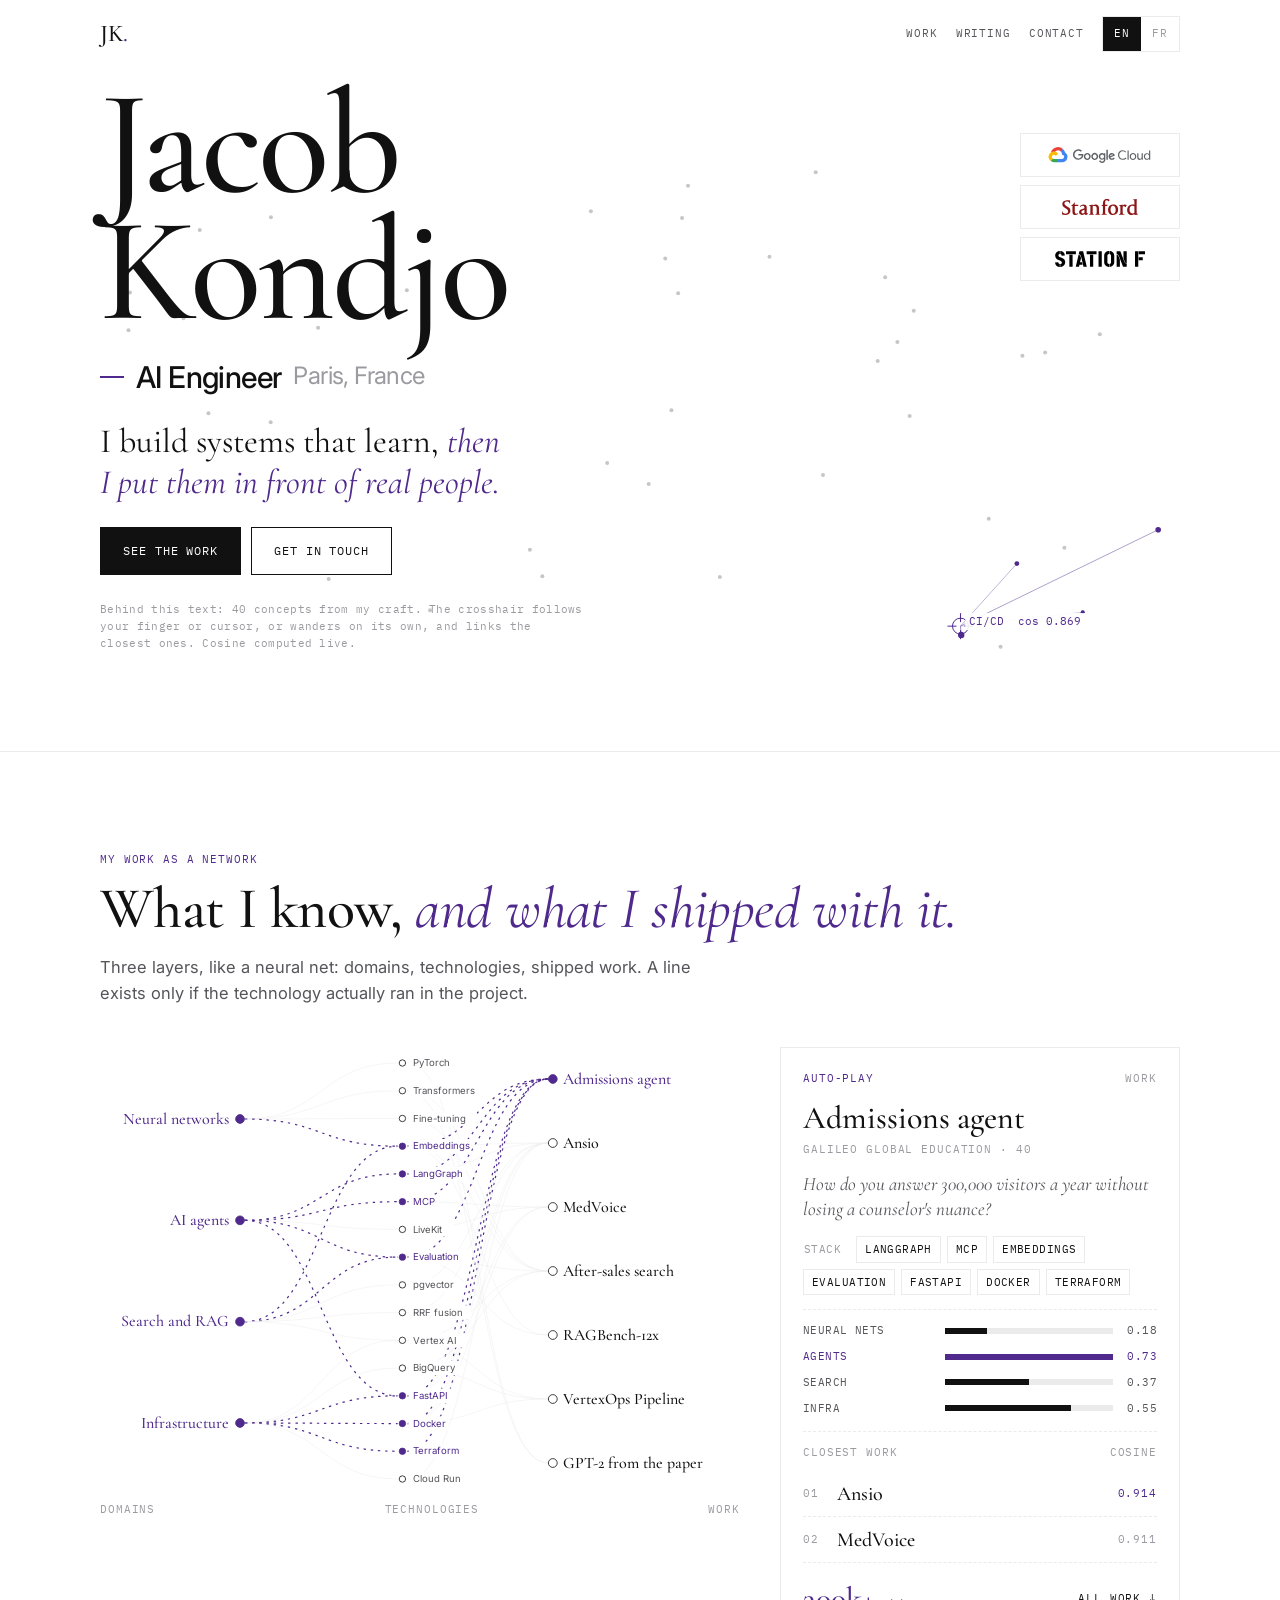
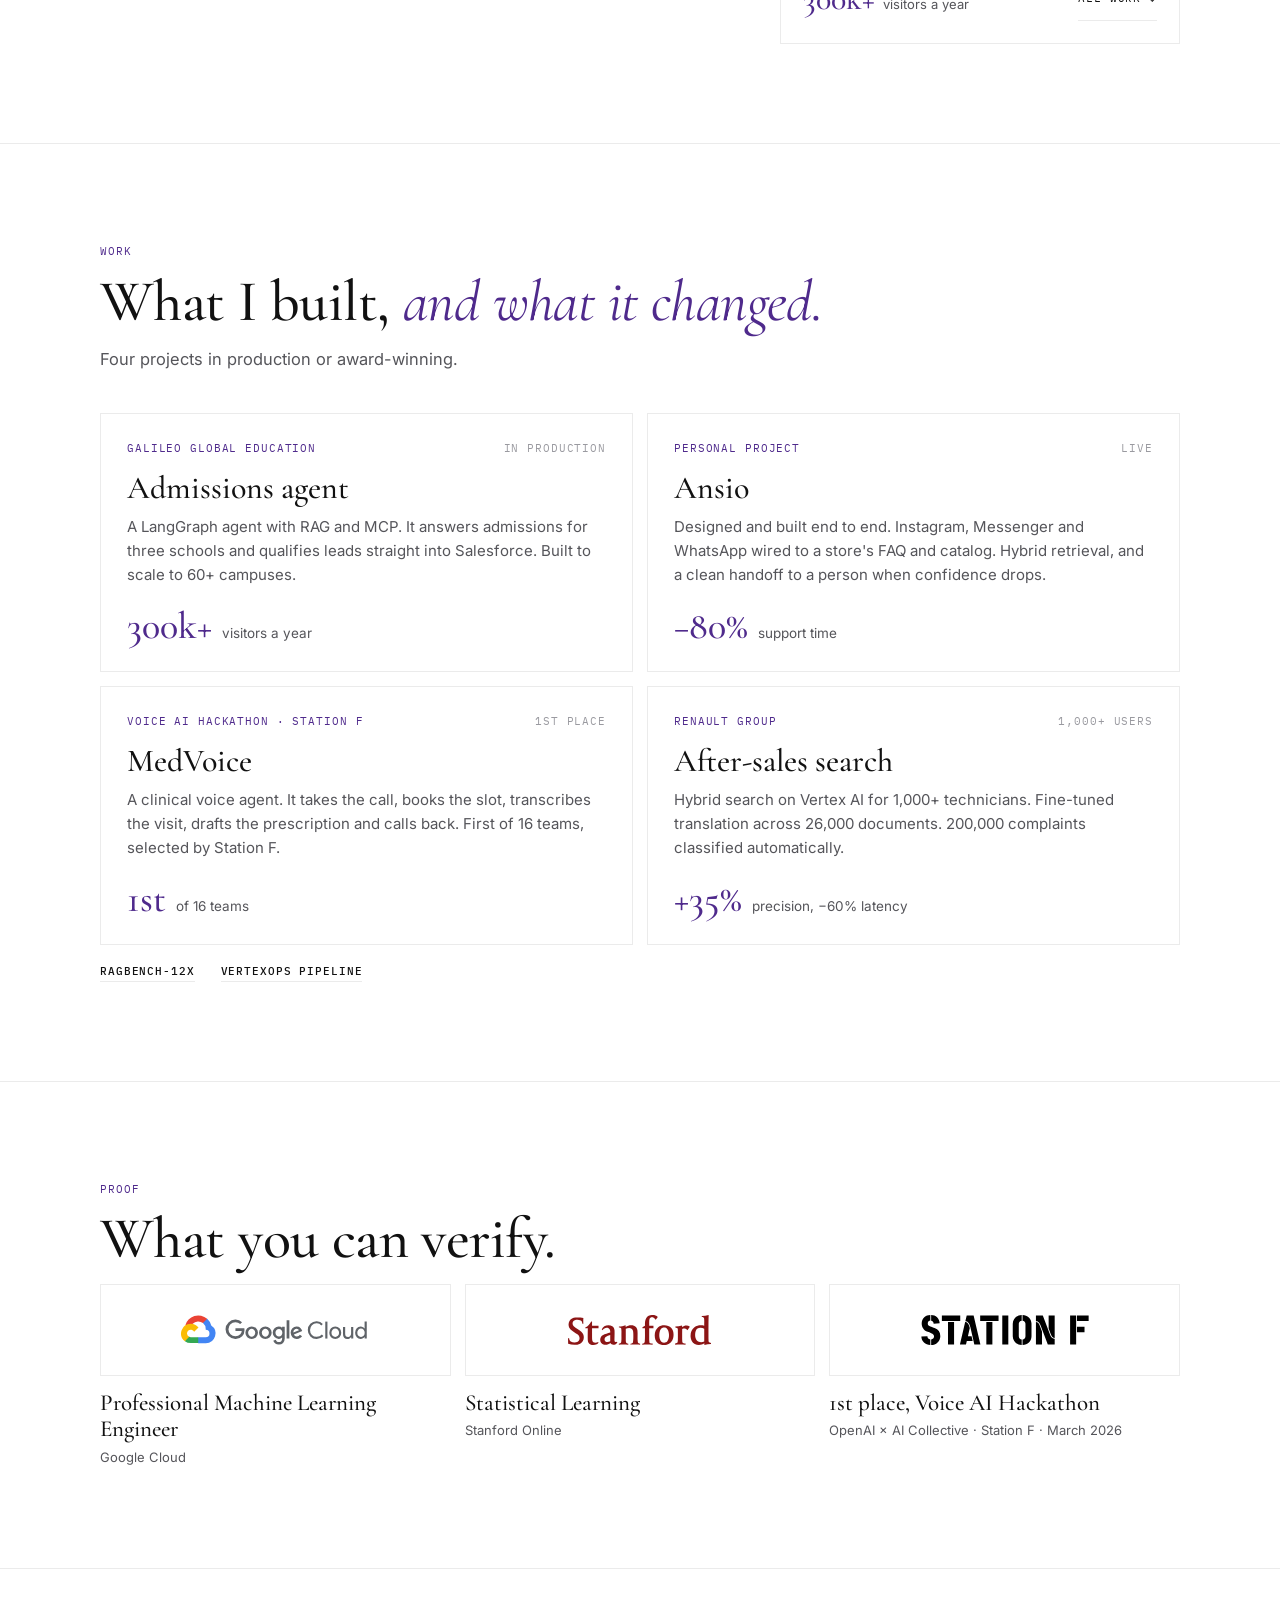
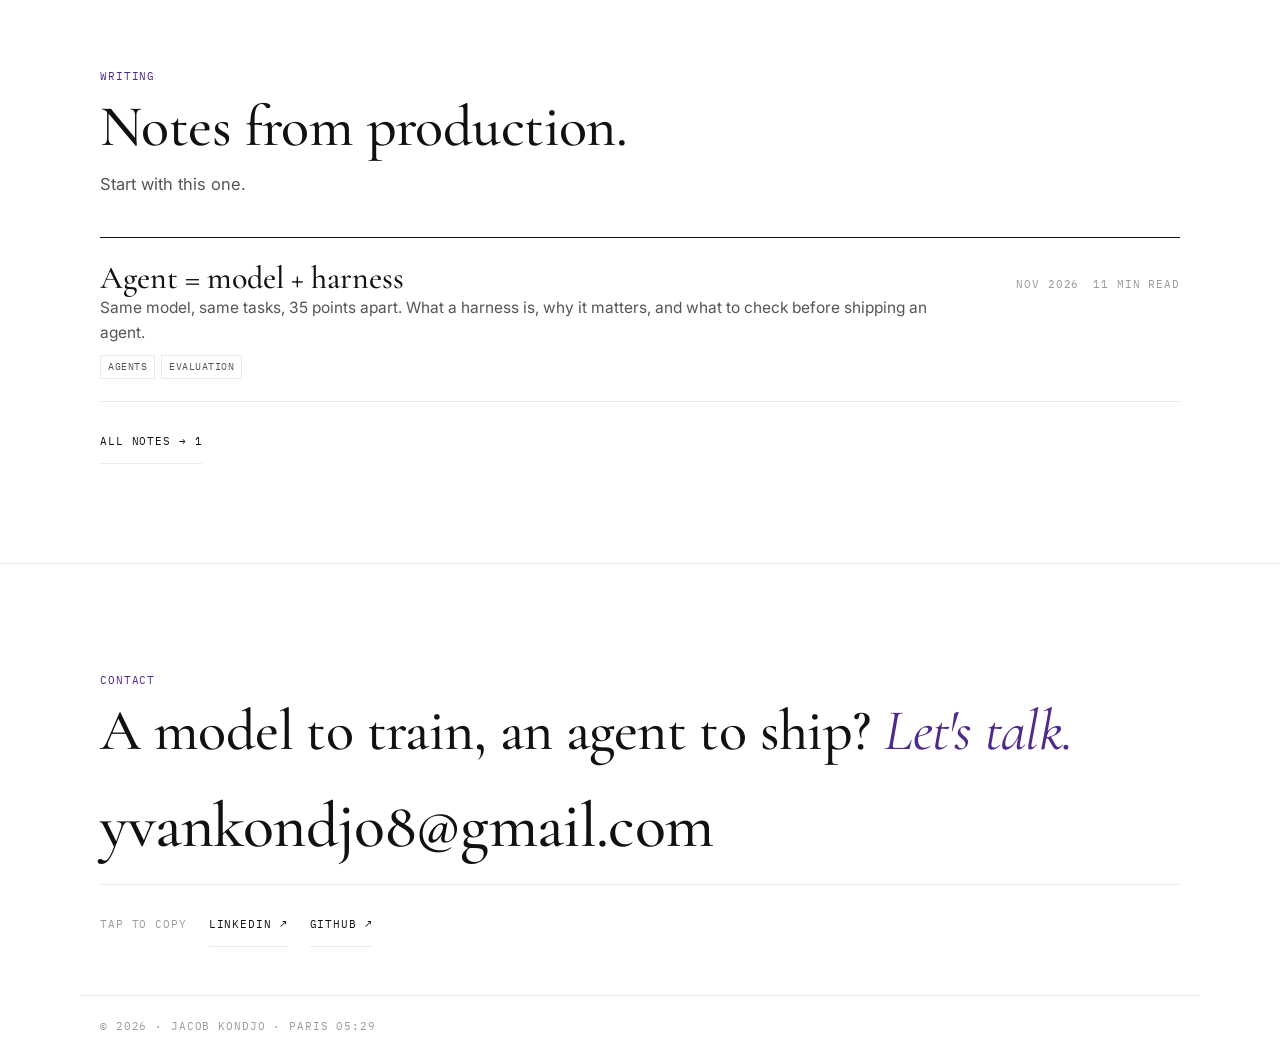
==== commit 48331e38: "Note « Agent = model + harness » en FR/EN, retrait des anciennes notes Co-Authored-By: Claude Opus 5" ====
--- a/index.html
+++ b/index.html
@@ -293,6 +293,7 @@
 .tags-row{display:flex;flex-wrap:wrap;gap:6px;margin-top:10px}
 .tags-row em{font-style:normal;font-family:var(--mono);font-size:10px;letter-spacing:.05em;text-transform:uppercase;color:var(--ink-2);border:1px solid var(--rule);padding:3px 7px}
 .tags-row em.pj{border-color:transparent;color:var(--accent);padding-left:0}
+.filters[hidden]{display:none}
 .filters{display:flex;flex-direction:column;gap:14px;margin-bottom:18px;position:sticky;top:0;z-index:4;background:var(--paper);padding:12px 0;border-bottom:1px solid var(--rule)}
 .seg{display:inline-flex;align-self:flex-start;border:1px solid var(--ink)}
 .seg button{all:unset;cursor:pointer;min-height:40px;padding:0 16px;display:inline-flex;align-items:center;font-size:11px;letter-spacing:.08em;text-transform:uppercase;transition:background-color .3s,color .3s}
@@ -493,7 +494,7 @@
       swipe:"Slides on its own · swipe →", oss:"Open source ↗", gpt2_name:"GPT-2 from the paper",
       proof_kick:"Proof", proof_h2:"What you can verify.",
       proof3_t:"1st place, Voice AI Hackathon", proof3_s:"OpenAI × AI Collective · Station F · March 2026",
-      writ_kick:"Writing", writ_h2:"Notes from production.", writ_all:"All notes →", writ_h2b:"The ones I would start with.",
+      writ_kick:"Writing", writ_h2:"Notes from production.", writ_all:"All notes →", writ_h2b:"Start with this one.",
       blog_h1:"Notes from <i>production.</i>",
       blog_lead:"Short field notes on training models and shipping agents. What worked, what broke, what I would do again.",
       contact_kick:"Contact", contact_h2:"A model to train, an agent to ship? <i>Let's talk.</i>",
@@ -517,7 +518,7 @@
       swipe:"Défile seul · glissez →", oss:"Open source ↗", gpt2_name:"GPT-2 depuis le papier",
       proof_kick:"Preuves", proof_h2:"Ce qui se vérifie.",
       proof3_t:"1<sup>re</sup> place, Voice AI Hackathon", proof3_s:"OpenAI × AI Collective · Station F · mars 2026",
-      writ_kick:"Écrits", writ_h2:"Notes de production.", writ_all:"Tous les écrits →", writ_h2b:"Celles par lesquelles je commencerais.",
+      writ_kick:"Écrits", writ_h2:"Notes de production.", writ_all:"Tous les écrits →", writ_h2b:"Commencez par celle-ci.",
       blog_h1:"Notes de <i>production.</i>",
       blog_lead:"Des notes de terrain, courtes, sur l'entraînement de modèles et la mise en production d'agents. Ce qui a marché, ce qui a cassé, ce que je referais.",
       contact_kick:"Écrire", contact_h2:"Un modèle à entraîner, un agent à livrer ? <i>Parlons-en.</i>",
@@ -579,77 +580,17 @@
      m:["0 → 1", {en:"from a blank page", fr:"depuis une page blanche"}], up:["pytorch","transf"]}
   ];
   const POSTS = [
-    {slug:"evaluate-agent", min:4, tag:{en:"Agents", fr:"Agents"},
-     t:{en:"Evaluate an agent before it talks to 300,000 people", fr:"Évaluer un agent avant qu'il parle à 300 000 personnes"},
-     sum:{en:"The test set is the spec. Notes from shipping an admissions agent.", fr:"Le jeu de test, c'est la spécification. Notes sur un agent d'admissions."},
-     body:{en:[
-       "An admissions agent doesn't get a second first impression. Three schools, 300,000 visitors a year, and every wrong answer lands on a student deciding where to spend the next five years.",
-       "So evaluation came before launch, not after. I ran experiments in Langfuse on real admissions questions and scored each model with an LLM judge on two things: is the answer right, and did it invent anything.",
-       "The judge is a tool, not an oracle. Its rubric is written down, versioned, and checked against human reading on a sample. When the judge and a human disagree, the rubric changes.",
-       "|Write the questions before the prompts. The test set is the spec.",
-       "Then evaluation keeps running in production. Traces, latency and token cost sit next to answer quality. A model swap that is cheaper but hallucinates more doesn't ship."
-     ], fr:[
-       "Un agent d'admissions n'a pas de seconde chance de faire bonne impression. Trois écoles, 300 000 visiteurs par an, et chaque mauvaise réponse tombe sur un étudiant qui choisit où passer ses cinq prochaines années.",
-       "L'évaluation est donc venue avant le lancement, pas après. J'ai lancé des expériences dans Langfuse sur de vraies questions d'admission, et chaque modèle a été noté par un LLM juge sur deux points : la réponse est-elle juste, et a-t-il inventé quelque chose ?",
-       "Le juge est un outil, pas un oracle. Sa grille est écrite, versionnée, et comparée à une lecture humaine sur un échantillon. Quand le juge et l'humain ne sont pas d'accord, c'est la grille qui change.",
-       "|Écrivez les questions avant les prompts. Le jeu de test, c'est la spécification.",
-       "Ensuite, l'évaluation continue en production. Traces, latence et coût en tokens sont à côté de la qualité des réponses. Un modèle moins cher qui hallucine davantage ne part pas en production."
-     ]}},
-    {slug:"hand-off", min:3, tag:{en:"Agents", fr:"Agents"},
-     t:{en:"Knowing when to hand off", fr:"Savoir passer la main"},
-     sum:{en:"The most useful thing a support agent can say is: let me get you a person.", fr:"La phrase la plus utile d'un agent de support : je vous passe quelqu'un."},
-     body:{en:[
-       "The most useful sentence a support agent can say is: let me get you a person.",
-       "Ansio answers on Instagram, Messenger and WhatsApp from a store's FAQ and catalog. Retrieval is hybrid: pgvector for meaning, full text for exact words like a product reference, fused with RRF. I measured it with MRR and Recall before trusting it.",
-       "But retrieval isn't the product. The handoff is. When the agent isn't confident, it doesn't guess. It passes the conversation to a human, with the context already gathered.",
-       "|An agent that knows its limits earns more trust than one that never says no.",
-       "That's how support time dropped by 80% for the first e-commerce stores using it: not by answering everything, but by answering what it could and routing the rest cleanly."
-     ], fr:[
-       "La phrase la plus utile qu'un agent de support puisse dire : je vous passe quelqu'un.",
-       "Ansio répond sur Instagram, Messenger et WhatsApp à partir de la FAQ et du catalogue d'une boutique. La recherche est hybride : pgvector pour le sens, le plein texte pour les mots exacts comme une référence produit, le tout fusionné avec RRF. Je l'ai mesurée en MRR et Recall avant de lui faire confiance.",
-       "Mais la recherche n'est pas le produit. Le passage de main, si. Quand l'agent n'est pas sûr, il ne devine pas. Il transmet la conversation à une personne, avec le contexte déjà rassemblé.",
-       "|Un agent qui connaît ses limites inspire plus confiance qu'un agent qui ne dit jamais non.",
-       "C'est comme ça que le temps de support a baissé de 80 % pour les premières boutiques qui l'utilisent : pas en répondant à tout, mais en répondant à ce qu'il savait et en orientant proprement le reste."
-     ]}},
-    {slug:"twelve-rags", min:4, tag:{en:"RAG", fr:"RAG"},
-     t:{en:"Twelve RAGs, one question", fr:"Douze RAG et une seule question"},
-     sum:{en:"The most elaborate setup didn't win. What a reproducible benchmark taught me.", fr:"Le montage le plus sophistiqué n'a pas gagné. Ce qu'un banc d'essai reproductible m'a appris."},
-     body:{en:[
-       "Which RAG should you use? Most teams answer with a blog post. I wanted an answer I could rerun.",
-       "RAGBench-12x crosses three choices: simple or agentic orchestration; dense, keyword or hybrid retrieval; with or without a reranker. Twelve configurations, same data, same metrics: NDCG, Recall, MRR, faithfulness, answer relevance.",
-       "The result I didn't expect: the most elaborate setup didn't win. Simple orchestration with dense retrieval and a reranker tied for the best NDCG@10, at 0.852. Agentic hybrid with reranking came close at 0.845, with more latency and more moving parts.",
-       "Keyword-only search ranked worst, yet had the highest faithfulness, at 0.884. Different metrics, different winners.",
-       "|The lesson isn't a configuration. It's a habit: measure on your data, keep the run reproducible, and write down what the benchmark doesn't prove."
-     ], fr:[
-       "Quel RAG utiliser ? La plupart des équipes répondent avec un article de blog. Je voulais une réponse que je pouvais rejouer.",
-       "RAGBench-12x croise trois choix : orchestration simple ou agentique ; recherche dense, par mots-clés ou hybride ; avec ou sans reranker. Douze configurations, mêmes données, mêmes métriques : NDCG, Recall, MRR, fidélité, pertinence des réponses.",
-       "Le résultat que je n'attendais pas : le montage le plus sophistiqué n'a pas gagné. L'orchestration simple avec recherche dense et reranker est à égalité pour le meilleur NDCG@10, à 0,852. L'hybride agentique avec reranking suit de près à 0,845, avec plus de latence et plus de pièces mobiles.",
-       "La recherche par mots-clés seule classe le moins bien, mais a la meilleure fidélité, à 0,884. Autres métriques, autres gagnants.",
-       "|La leçon n'est pas une configuration. C'est une habitude : mesurer sur ses données, garder l'expérience rejouable, et écrire ce que le banc d'essai ne prouve pas."
-     ]}}
+    {slug:"agent-harness", url:"notes/agent-harness/", min:11, themes:["agents","eval"], featured:true, status:"published",
+     date:{en:"Nov 2026", fr:"Nov. 2026"},
+     t:{en:"Agent = model + harness", fr:"Agent = modèle + harness"},
+     sum:{en:"Same model, same tasks, 35 points apart. What a harness is, why it matters, and what to check before shipping an agent.",
+          fr:"Même modèle, mêmes tâches, 35 points d'écart. Ce qu'est un harness, pourquoi il compte, et quoi vérifier avant de mettre un agent en production."}}
   ];
   const THEMES = {
     agents:{en:"Agents", fr:"Agents"}, rag:{en:"Search & RAG", fr:"Recherche et RAG"}, eval:{en:"Evaluation", fr:"Évaluation"},
     deep:{en:"Deep learning", fr:"Deep learning"}, infra:{en:"Infra & MLOps", fr:"Infra et MLOps"}, voice:{en:"Voice", fr:"Voix"}
   };
-  const SERIES = {ship:{en:"Shipping agents", fr:"Mettre des agents en production"}};
-  Object.assign(POSTS[0], {themes:["agents","eval"], project:"galileo", featured:true, series:"ship", part:1, status:"draft"});
-  Object.assign(POSTS[1], {themes:["agents","rag"], project:"ansio", featured:true, series:"ship", part:2, status:"draft"});
-  Object.assign(POSTS[2], {themes:["rag","eval"], project:"ragbench", featured:true, status:"draft"});
-  POSTS.push(
-    {slug:"medvoice-48h", status:"soon", min:5, themes:["agents","voice"], project:"medvoice", series:"ship", part:3,
-     t:{en:"48 hours, one voice agent", fr:"48 heures, un agent vocal"},
-     sum:{en:"What we cut to win a hackathon, and why the cuts mattered more than the features.", fr:"Ce qu'on a coupé pour gagner un hackathon, et pourquoi les coupes ont compté plus que les fonctions."}},
-    {slug:"27-languages", status:"soon", min:7, themes:["rag","deep"], project:"renault",
-     t:{en:"Searching in 27 languages", fr:"Chercher dans 27 langues"},
-     sum:{en:"Hybrid search and fine-tuned translation for 1,000+ technicians. Precision first, then speed.", fr:"Recherche hybride et traduction affinée pour plus de 1 000 techniciens. La précision d'abord, la vitesse ensuite."}},
-    {slug:"gpt2-attention", status:"soon", min:10, themes:["deep"], project:"gpt2",
-     t:{en:"Rewriting GPT-2 to understand attention", fr:"Réécrire GPT-2 pour comprendre l'attention"},
-     sum:{en:"Causal masks, Flash Attention, and what the paper leaves out.", fr:"Masques causaux, Flash Attention, et ce que le papier ne dit pas."}},
-    {slug:"served-model", status:"soon", min:6, themes:["infra"], project:"vertexops",
-     t:{en:"A model only exists once it's served", fr:"Un modèle n'existe que lorsqu'il est servi"},
-     sum:{en:"From Airflow to a Vertex AI endpoint, and the steps most teams skip.", fr:"D'Airflow à un endpoint Vertex AI, et les étapes que la plupart des équipes sautent."}}
-  );
+  const SERIES = {};
   let lang = "en";
   const L = v => (v && typeof v === "object" && !Array.isArray(v)) ? (v[lang] ?? v.en) : v;
   const tx = k => T[lang][k];
@@ -805,11 +746,11 @@
   /* ---------------- Écrits ---------------- */
   const projName = id => { const p = P.find(x => x.id === id); return p ? L(p.s) : ""; };
   const noteRow = p => {
-    const soon = p.status === "soon", tag = soon ? "div" : `a href="#note-${p.slug}"`, end = soon ? "div" : "a";
-    const status = soon ? `<span class="mut">${tx("soon")}</span>` : `<span class="draft">${tx("draft")}</span>`;
+    const soon = p.status === "soon", tag = soon ? "div" : `a href="${p.url || "#note-" + p.slug}"`, end = soon ? "div" : "a";
+    const status = soon ? `<span class="mut">${tx("soon")}</span>` : p.status === "draft" ? `<span class="draft">${tx("draft")}</span>` : `<span class="mut">${L(p.date)}</span>`;
     const ser = p.series ? `<span class="mut">${L(SERIES[p.series])} ${p.part}/${POSTS.filter(x => x.series === p.series).length}</span>` : "";
     return `<${tag} class="note${soon ? " soon" : ""}"><span><span class="t">${L(p.t)}</span><p>${L(p.sum)}</p>
-      <span class="tags-row">${p.themes.map(k => `<em>${L(THEMES[k])}</em>`).join("")}<em class="pj">${projName(p.project)}</em></span></span>
+      <span class="tags-row">${p.themes.map(k => `<em>${L(THEMES[k])}</em>`).join("")}${p.project ? `<em class="pj">${projName(p.project)}</em>` : ""}</span></span>
       <span class="meta mono">${status}<span class="mut">${p.min} ${tx("min")}</span>${ser}</span></${end}>`;
   };
   const F = {by:"theme", key:"all", sort:"feat"};
@@ -834,6 +775,7 @@
     $("home-notes").innerHTML = `<div class="notes" style="margin-bottom:0">${POSTS.filter(p => p.featured).map(noteRow).join("")}</div>`;
     $("all-count").textContent = POSTS.length;
     buildFilters();
+    document.querySelector(".filters").hidden = POSTS.length < 3;
     const list = filtered();
     $("ncount").textContent = tx("n_notes")(list.length);
     $("blog-notes").innerHTML = list.length ? list.map(noteRow).join("") : `<p class="mut" style="padding:22px 0">${tx("empty")}</p>`;
@@ -844,7 +786,7 @@
     const sb = e.target.closest(".sortb"); if (sb) { F.sort = sb.dataset.sort; buildNotes(); }
   });
   function renderPost(slug){
-    const readable = POSTS.filter(p => p.status !== "soon");
+    const readable = POSTS.filter(p => p.status !== "soon" && !p.url);
     const i = readable.findIndex(p => p.slug === slug); if (i < 0) return false;
     const p = readable[i], nx = readable[(i + 1) % readable.length];
     const parts = p.series ? POSTS.filter(x => x.series === p.series).sort((a, b) => a.part - b.part) : [];
